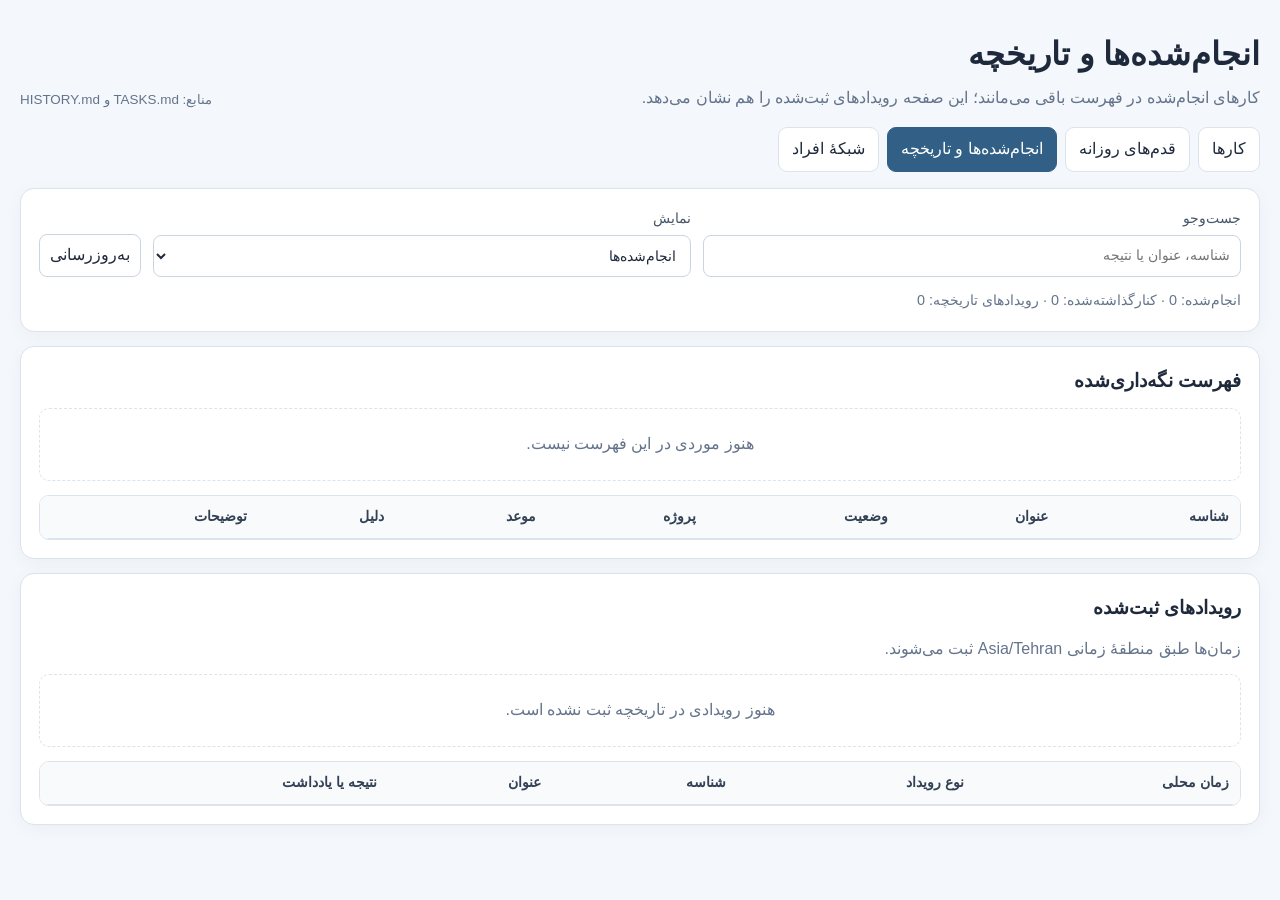
==== app/completed.html @ 31438c06 "feat: expand task companion workspace" ====
<!doctype html>
<html lang="fa" dir="rtl"><head><meta charset="utf-8"><meta name="viewport" content="width=device-width,initial-scale=1"><title>انجام‌شده‌ها و تاریخچه | همراه مدیریت کارها</title><link rel="stylesheet" href="shared.css"></head>
<body><main>
<header class="top"><div><h1>انجام‌شده‌ها و تاریخچه</h1><p class="subtitle">کارهای انجام‌شده در فهرست باقی می‌مانند؛ این صفحه رویدادهای ثبت‌شده را هم نشان می‌دهد.</p></div><p id="source" class="source">در حال خواندن Markdown…</p></header>
<section class="panel"><div class="filters"><label>جست‌وجو<input id="search" type="search" placeholder="شناسه، عنوان یا نتیجه"></label><label>نمایش<select id="mode"><option value="done">انجام‌شده‌ها</option><option value="cancelled">کنارگذاشته‌شده‌ها</option><option value="all">هر دو فهرست</option></select></label><button id="reload" type="button">به‌روزرسانی</button></div><div id="stats" class="stats" aria-live="polite"></div></section>
<div id="error" class="error" hidden></div><section class="panel"><h2>فهرست نگه‌داری‌شده</h2><div id="taskEmpty" class="empty" hidden>هنوز موردی در این فهرست نیست.</div><div class="table-wrap"><table><thead><tr><th>شناسه</th><th>عنوان</th><th>وضعیت</th><th>پروژه</th><th>موعد</th><th>دلیل</th><th>توضیحات</th></tr></thead><tbody id="taskRows"></tbody></table></div></section>
<section class="panel"><h2>رویدادهای ثبت‌شده</h2><p class="subtitle">زمان‌ها طبق منطقهٔ زمانی Asia/Tehran ثبت می‌شوند.</p><div id="logEmpty" class="empty" hidden>هنوز رویدادی در تاریخچه ثبت نشده است.</div><div class="table-wrap"><table><thead><tr><th>زمان محلی</th><th>نوع رویداد</th><th>شناسه</th><th>عنوان</th><th>نتیجه یا یادداشت</th></tr></thead><tbody id="logRows"></tbody></table></div></section>
</main><script src="shared.js"></script><script>
(()=>{const A=window.TaskApp,taskCols=["شناسه","عنوان","اولویت","موعد","وضعیت","پروژه","خلاصهٔ قدم بعدی","دلیل اولویت","توضیحات"],logCols=["زمان محلی","نوع رویداد","شناسه","عنوان","نتیجه یا یادداشت"],byId=id=>document.getElementById(id);let tasks=[],events=[];A.nav("completed");function render(){const q=A.normalize(byId("search").value),mode=byId("mode").value;const selected=tasks.filter(t=>{const status=t["وضعیت"],ok=mode==="done"?status==="انجام‌شده":mode==="cancelled"?status==="کنارگذاشته‌شده":["انجام‌شده","کنارگذاشته‌شده"].includes(status);return ok&&(!q||A.normalize(taskCols.map(k=>t[k]).join(" ")).includes(q));});const body=byId("taskRows");body.replaceChildren();for(const t of selected){const tr=document.createElement("tr");A.cell(tr,t["شناسه"]);A.cell(tr,t["عنوان"]);tr.insertCell().append(A.badge(t["وضعیت"],"status"));A.cell(tr,t["پروژه"]);A.cell(tr,t["موعد"]);A.cell(tr,t["دلیل اولویت"]);A.cell(tr,t["توضیحات"]);body.append(tr);}byId("taskEmpty").hidden=selected.length>0;const logBody=byId("logRows");logBody.replaceChildren();const matching=events.filter(e=>!q||A.normalize(logCols.map(k=>e[k]).join(" ")).includes(q));for(const e of matching){const tr=document.createElement("tr");for(const k of logCols)A.cell(tr,e[k]);logBody.append(tr);}byId("logEmpty").hidden=matching.length>0;byId("stats").textContent="انجام‌شده: "+tasks.filter(t=>t["وضعیت"]==="انجام‌شده").length+" · کنارگذاشته‌شده: "+tasks.filter(t=>t["وضعیت"]==="کنارگذاشته‌شده").length+" · رویدادهای تاریخچه: "+events.length;}async function load(){byId("error").hidden=true;try{[tasks,events]=await Promise.all([A.read("../TASKS.md").then(x=>A.parseTable(x,taskCols)),A.read("../HISTORY.md").then(x=>A.parseTable(x,logCols))]);byId("source").textContent="منابع: TASKS.md و HISTORY.md";render();}catch(e){A.showError(e);}}byId("mode").addEventListener("change",render);byId("search").addEventListener("input",render);byId("reload").addEventListener("click",load);load();})();
</script></body></html>
---- app/shared.css ----
:root{color-scheme:light;--ink:#1e293b;--muted:#64748b;--line:#dbe3ec;--paper:#fff;--wash:#f4f7fb;--brand:#315f86;--brand-wash:#e8f1fa;--danger:#a33838;--good:#276044;--warn:#80530d}*{box-sizing:border-box}body{margin:0;background:var(--wash);color:var(--ink);font-family:Tahoma,"Segoe UI",sans-serif;line-height:1.65}main{width:min(1240px,calc(100% - 32px));margin:28px auto}header.top{display:flex;align-items:flex-end;justify-content:space-between;gap:20px;margin-bottom:16px}h1{margin:0 0 4px;font-size:clamp(1.5rem,3vw,2rem)}h2{margin:0 0 12px;font-size:1.2rem}.subtitle,.source,.foot{margin:0;color:var(--muted)}.source,.foot{font-size:.84rem}.panel{background:var(--paper);border:1px solid var(--line);border-radius:14px;padding:18px;box-shadow:0 4px 18px #18314d0a;margin:14px 0}.nav{display:flex;gap:8px;flex-wrap:wrap;margin:0 0 16px}.nav a{display:inline-block;padding:8px 13px;border:1px solid var(--line);border-radius:9px;background:var(--paper);color:var(--ink);text-decoration:none}.nav a[aria-current=page]{background:var(--brand);border-color:var(--brand);color:white}.toolbar,.filters{display:flex;gap:12px;flex-wrap:wrap;align-items:end}.filters label{flex:1 1 160px}label{display:grid;gap:5px;color:#475569;font-size:.88rem}input,select,button{min-height:42px;border:1px solid #cbd5e1;border-radius:8px;background:white;color:var(--ink);font:inherit;padding:7px 10px}input:focus,select:focus,button:focus-visible,a:focus-visible{outline:3px solid #8bb9e8;outline-offset:1px}button{cursor:pointer}button:hover,.nav a:hover{background:var(--brand-wash)}.stats{display:flex;flex-wrap:wrap;gap:9px;margin-top:12px;color:var(--muted);font-size:.9rem}.pill{border-radius:999px;padding:3px 10px;background:var(--wash)}.table-wrap{overflow:auto;margin-top:14px;border:1px solid var(--line);border-radius:10px}table{width:100%;min-width:800px;border-collapse:collapse;background:white}th,td{padding:10px 11px;text-align:right;vertical-align:top;border-bottom:1px solid var(--line)}th{position:sticky;top:0;background:#f8fafc;color:#334155;font-size:.86rem;white-space:nowrap}td{font-size:.9rem}tbody tr:hover{background:#f8fbff}tr:last-child td{border-bottom:0}.badge{display:inline-block;white-space:nowrap;border-radius:999px;padding:1px 9px;font-size:.82rem;background:var(--wash)}.badge[data-kind=priority][data-value=فوری],.badge[data-kind=priority][data-value=بالا]{color:#8e2929;background:#fdecec}.badge[data-kind=priority][data-value=متوسط]{color:var(--warn);background:#fff4d7}.badge[data-kind=priority][data-value=پایین]{color:var(--good);background:#e8f6ee}.badge[data-kind=status][data-value=انجام‌شده]{color:var(--good);background:#e8f6ee}.badge[data-kind=status][data-value=نیاز به پاسخ]{color:var(--warn);background:#fff4d7}.badge[data-kind=status][data-value=منتظر]{color:#315f86;background:#e8f1fa}.error,.empty{padding:22px;text-align:center;color:var(--muted)}.error{color:var(--danger);background:#fff7f7;border:1px solid #f3cccc;border-radius:10px}.empty{background:var(--paper);border:1px dashed var(--line);border-radius:10px;margin-top:12px}.error code{direction:ltr;display:inline-block;color:var(--ink);background:#f1f5f9;padding:2px 6px;border-radius:5px}.foot{margin-top:14px}.group{margin:18px 0}.group h2{display:flex;gap:10px;align-items:center}.step-list{display:grid;gap:10px}.step-card{background:white;border:1px solid var(--line);border-radius:12px;padding:14px}.step-head{display:flex;justify-content:space-between;align-items:flex-start;gap:12px}.step-card h3{font-size:1rem;margin:4px 0 8px}.step-meta{color:var(--muted);font-size:.86rem}.step-task{color:var(--brand);font-size:.85rem}.step-card p{margin:5px 0}.network-wrap{overflow:auto;border:1px solid var(--line);border-radius:12px;background:#fbfdff}.network-svg{display:block;min-width:950px;width:100%;height:auto}.edge{stroke:#9aadc0;stroke-width:1.7;opacity:.75;marker-end:url(#arrow)}.edge-label{font-size:12px;fill:#475569;paint-order:stroke;stroke:#fbfdff;stroke-width:4px;stroke-linejoin:round}.node-person{fill:#e8f1fa;stroke:#315f86;stroke-width:2}.node-project{fill:#fff4d7;stroke:#a77715;stroke-width:2}.node-label{font-size:14px;fill:#1e293b;font-family:Tahoma,"Segoe UI",sans-serif}.node-kind{font-size:10px;fill:#64748b;font-family:Tahoma,"Segoe UI",sans-serif}.legend{display:flex;gap:14px;flex-wrap:wrap;color:var(--muted);font-size:.88rem}.legend span:before{content:"";display:inline-block;width:12px;height:12px;border-radius:50%;margin-left:6px;vertical-align:-1px;background:#e8f1fa;border:1px solid #315f86}.legend .project:before{border-radius:3px;background:#fff4d7;border-color:#a77715}.kicker{color:var(--muted);font-size:.82rem}.mono{direction:ltr;unicode-bidi:isolate;font-family:Consolas,monospace;font-size:.85em}@media(max-width:760px){main{width:calc(100% - 20px);margin:16px auto}header.top{align-items:flex-start;flex-direction:column}.panel{padding:13px}.toolbar>*{flex:1 1 100%}.step-head{flex-direction:column}}
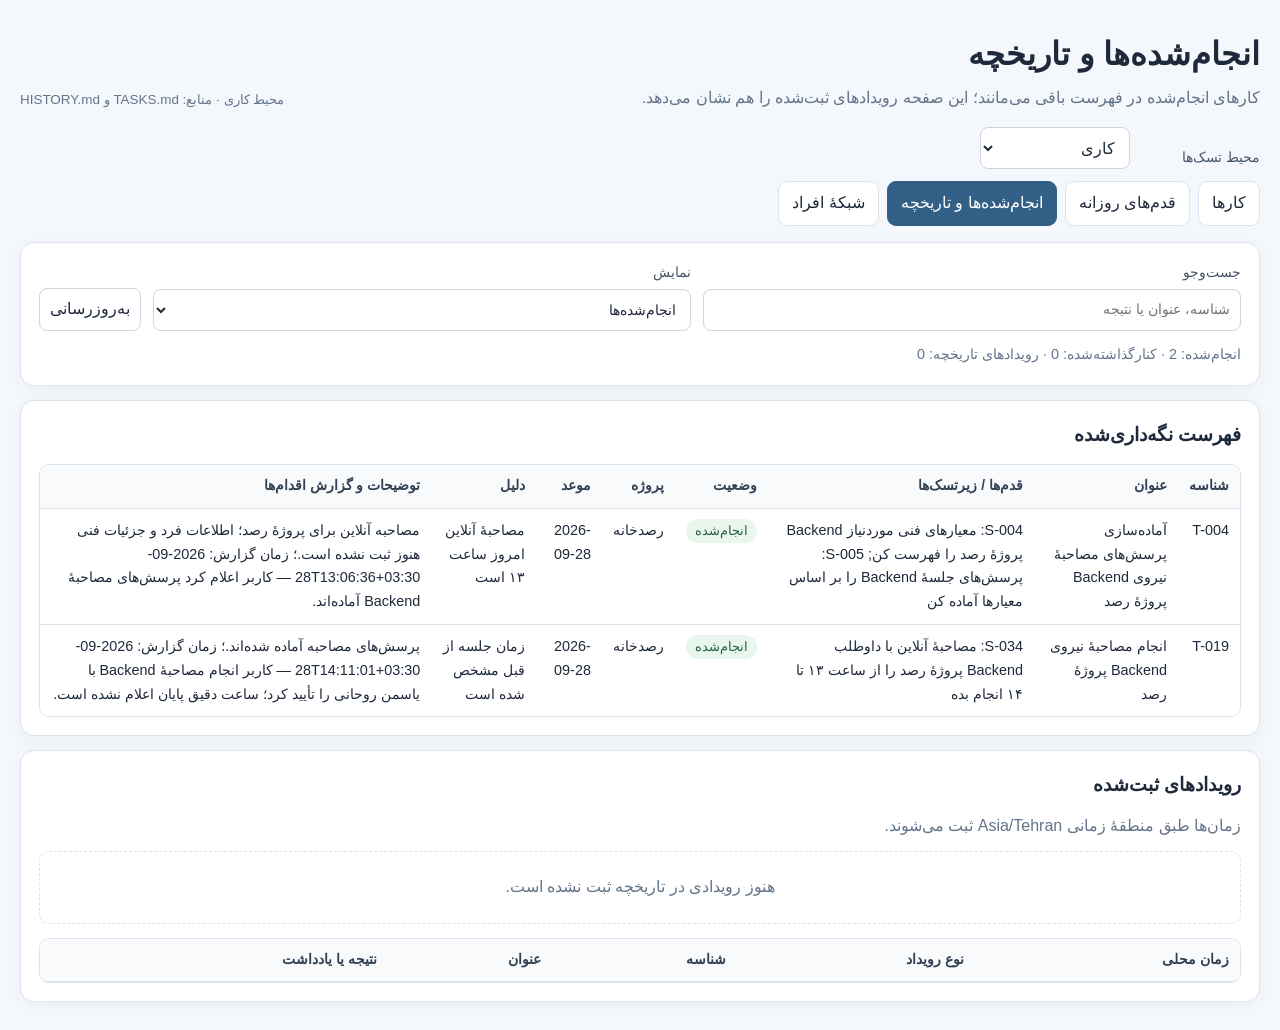
==== commit e04bc5fc: "Separate task data by environment" ====
--- a/app/completed.html
+++ b/app/completed.html
@@ -3,9 +3,9 @@
 <body><main>
 <header class="top"><div><h1>انجام‌شده‌ها و تاریخچه</h1><p class="subtitle">کارهای انجام‌شده در فهرست باقی می‌مانند؛ این صفحه رویدادهای ثبت‌شده را هم نشان می‌دهد.</p></div><p id="source" class="source">در حال خواندن Markdown…</p></header>
 <section class="panel"><div class="filters"><label>جست‌وجو<input id="search" type="search" placeholder="شناسه، عنوان یا نتیجه"></label><label>نمایش<select id="mode"><option value="done">انجام‌شده‌ها</option><option value="cancelled">کنارگذاشته‌شده‌ها</option><option value="all">هر دو فهرست</option></select></label><button id="reload" type="button">به‌روزرسانی</button></div><div id="stats" class="stats" aria-live="polite"></div></section>
-<div id="error" class="error" hidden></div><section class="panel"><h2>فهرست نگه‌داری‌شده</h2><div id="taskEmpty" class="empty" hidden>هنوز موردی در این فهرست نیست.</div><div class="table-wrap"><table><thead><tr><th>شناسه</th><th>عنوان</th><th>وضعیت</th><th>پروژه</th><th>موعد</th><th>دلیل</th><th>توضیحات</th></tr></thead><tbody id="taskRows"></tbody></table></div></section>
+<div id="error" class="error" hidden></div><section class="panel"><h2>فهرست نگه‌داری‌شده</h2><div id="taskEmpty" class="empty" hidden>هنوز موردی در این فهرست نیست.</div><div class="table-wrap"><table><thead><tr><th>شناسه</th><th>عنوان</th><th>قدم‌ها / زیرتسک‌ها</th><th>وضعیت</th><th>پروژه</th><th>موعد</th><th>دلیل</th><th>توضیحات و گزارش اقدام‌ها</th></tr></thead><tbody id="taskRows"></tbody></table></div></section>
 <section class="panel"><h2>رویدادهای ثبت‌شده</h2><p class="subtitle">زمان‌ها طبق منطقهٔ زمانی Asia/Tehran ثبت می‌شوند.</p><div id="logEmpty" class="empty" hidden>هنوز رویدادی در تاریخچه ثبت نشده است.</div><div class="table-wrap"><table><thead><tr><th>زمان محلی</th><th>نوع رویداد</th><th>شناسه</th><th>عنوان</th><th>نتیجه یا یادداشت</th></tr></thead><tbody id="logRows"></tbody></table></div></section>
 </main><script src="shared.js"></script><script>
-(()=>{const A=window.TaskApp,taskCols=["شناسه","عنوان","اولویت","موعد","وضعیت","پروژه","خلاصهٔ قدم بعدی","دلیل اولویت","توضیحات"],logCols=["زمان محلی","نوع رویداد","شناسه","عنوان","نتیجه یا یادداشت"],byId=id=>document.getElementById(id);let tasks=[],events=[];A.nav("completed");function render(){const q=A.normalize(byId("search").value),mode=byId("mode").value;const selected=tasks.filter(t=>{const status=t["وضعیت"],ok=mode==="done"?status==="انجام‌شده":mode==="cancelled"?status==="کنارگذاشته‌شده":["انجام‌شده","کنارگذاشته‌شده"].includes(status);return ok&&(!q||A.normalize(taskCols.map(k=>t[k]).join(" ")).includes(q));});const body=byId("taskRows");body.replaceChildren();for(const t of selected){const tr=document.createElement("tr");A.cell(tr,t["شناسه"]);A.cell(tr,t["عنوان"]);tr.insertCell().append(A.badge(t["وضعیت"],"status"));A.cell(tr,t["پروژه"]);A.cell(tr,t["موعد"]);A.cell(tr,t["دلیل اولویت"]);A.cell(tr,t["توضیحات"]);body.append(tr);}byId("taskEmpty").hidden=selected.length>0;const logBody=byId("logRows");logBody.replaceChildren();const matching=events.filter(e=>!q||A.normalize(logCols.map(k=>e[k]).join(" ")).includes(q));for(const e of matching){const tr=document.createElement("tr");for(const k of logCols)A.cell(tr,e[k]);logBody.append(tr);}byId("logEmpty").hidden=matching.length>0;byId("stats").textContent="انجام‌شده: "+tasks.filter(t=>t["وضعیت"]==="انجام‌شده").length+" · کنارگذاشته‌شده: "+tasks.filter(t=>t["وضعیت"]==="کنارگذاشته‌شده").length+" · رویدادهای تاریخچه: "+events.length;}async function load(){byId("error").hidden=true;try{[tasks,events]=await Promise.all([A.read("../TASKS.md").then(x=>A.parseTable(x,taskCols)),A.read("../HISTORY.md").then(x=>A.parseTable(x,logCols))]);byId("source").textContent="منابع: TASKS.md و HISTORY.md";render();}catch(e){A.showError(e);}}byId("mode").addEventListener("change",render);byId("search").addEventListener("input",render);byId("reload").addEventListener("click",load);load();})();
+(()=>{const A=window.TaskApp,taskCols=["شناسه","عنوان","قدم‌ها / زیرتسک‌ها","اولویت","موعد","وضعیت","پروژه","خلاصهٔ قدم بعدی","دلیل اولویت","توضیحات"],logCols=["زمان محلی","نوع رویداد","شناسه","عنوان","نتیجه یا یادداشت"],byId=id=>document.getElementById(id);let tasks=[],events=[];A.nav("completed");function render(){const q=A.normalize(byId("search").value),mode=byId("mode").value;const selected=tasks.filter(t=>{const status=t["وضعیت"],ok=mode==="done"?status==="انجام‌شده":mode==="cancelled"?status==="کنارگذاشته‌شده":["انجام‌شده","کنارگذاشته‌شده"].includes(status);return ok&&(!q||A.normalize(taskCols.map(k=>t[k]).join(" ")).includes(q));});const body=byId("taskRows");body.replaceChildren();for(const t of selected){const tr=document.createElement("tr");A.cell(tr,t["شناسه"]);A.cell(tr,t["عنوان"]);A.cell(tr,t["قدم‌ها / زیرتسک‌ها"]);tr.insertCell().append(A.badge(t["وضعیت"],"status"));A.cell(tr,t["پروژه"]);A.cell(tr,t["موعد"]);A.cell(tr,t["دلیل اولویت"]);A.cell(tr,t["توضیحات"]);body.append(tr);}byId("taskEmpty").hidden=selected.length>0;const logBody=byId("logRows");logBody.replaceChildren();const matching=events.filter(e=>!q||A.normalize(logCols.map(k=>e[k]).join(" ")).includes(q));for(const e of matching){const tr=document.createElement("tr");for(const k of logCols)A.cell(tr,e[k]);logBody.append(tr);}byId("logEmpty").hidden=matching.length>0;byId("stats").textContent="انجام‌شده: "+tasks.filter(t=>t["وضعیت"]==="انجام‌شده").length+" · کنارگذاشته‌شده: "+tasks.filter(t=>t["وضعیت"]==="کنارگذاشته‌شده").length+" · رویدادهای تاریخچه: "+events.length;}async function load(){byId("error").hidden=true;try{[tasks,events]=await Promise.all([A.readData("TASKS.md").then(x=>A.parseTable(x,taskCols)),A.readData("HISTORY.md").then(x=>A.parseTable(x,logCols))]);byId("source").textContent="محیط "+A.environments[A.environment()]+" · منابع: TASKS.md و HISTORY.md";render();}catch(e){A.showError(e);}}byId("mode").addEventListener("change",render);byId("search").addEventListener("input",render);byId("reload").addEventListener("click",load);load();})();
 </script></body></html>
 
--- a/app/shared.css
+++ b/app/shared.css
@@ -1 +1,3 @@
-:root{color-scheme:light;--ink:#1e293b;--muted:#64748b;--line:#dbe3ec;--paper:#fff;--wash:#f4f7fb;--brand:#315f86;--brand-wash:#e8f1fa;--danger:#a33838;--good:#276044;--warn:#80530d}*{box-sizing:border-box}body{margin:0;background:var(--wash);color:var(--ink);font-family:Tahoma,"Segoe UI",sans-serif;line-height:1.65}main{width:min(1240px,calc(100% - 32px));margin:28px auto}header.top{display:flex;align-items:flex-end;justify-content:space-between;gap:20px;margin-bottom:16px}h1{margin:0 0 4px;font-size:clamp(1.5rem,3vw,2rem)}h2{margin:0 0 12px;font-size:1.2rem}.subtitle,.source,.foot{margin:0;color:var(--muted)}.source,.foot{font-size:.84rem}.panel{background:var(--paper);border:1px solid var(--line);border-radius:14px;padding:18px;box-shadow:0 4px 18px #18314d0a;margin:14px 0}.nav{display:flex;gap:8px;flex-wrap:wrap;margin:0 0 16px}.nav a{display:inline-block;padding:8px 13px;border:1px solid var(--line);border-radius:9px;background:var(--paper);color:var(--ink);text-decoration:none}.nav a[aria-current=page]{background:var(--brand);border-color:var(--brand);color:white}.toolbar,.filters{display:flex;gap:12px;flex-wrap:wrap;align-items:end}.filters label{flex:1 1 160px}label{display:grid;gap:5px;color:#475569;font-size:.88rem}input,select,button{min-height:42px;border:1px solid #cbd5e1;border-radius:8px;background:white;color:var(--ink);font:inherit;padding:7px 10px}input:focus,select:focus,button:focus-visible,a:focus-visible{outline:3px solid #8bb9e8;outline-offset:1px}button{cursor:pointer}button:hover,.nav a:hover{background:var(--brand-wash)}.stats{display:flex;flex-wrap:wrap;gap:9px;margin-top:12px;color:var(--muted);font-size:.9rem}.pill{border-radius:999px;padding:3px 10px;background:var(--wash)}.table-wrap{overflow:auto;margin-top:14px;border:1px solid var(--line);border-radius:10px}table{width:100%;min-width:800px;border-collapse:collapse;background:white}th,td{padding:10px 11px;text-align:right;vertical-align:top;border-bottom:1px solid var(--line)}th{position:sticky;top:0;background:#f8fafc;color:#334155;font-size:.86rem;white-space:nowrap}td{font-size:.9rem}tbody tr:hover{background:#f8fbff}tr:last-child td{border-bottom:0}.badge{display:inline-block;white-space:nowrap;border-radius:999px;padding:1px 9px;font-size:.82rem;background:var(--wash)}.badge[data-kind=priority][data-value=فوری],.badge[data-kind=priority][data-value=بالا]{color:#8e2929;background:#fdecec}.badge[data-kind=priority][data-value=متوسط]{color:var(--warn);background:#fff4d7}.badge[data-kind=priority][data-value=پایین]{color:var(--good);background:#e8f6ee}.badge[data-kind=status][data-value=انجام‌شده]{color:var(--good);background:#e8f6ee}.badge[data-kind=status][data-value=نیاز به پاسخ]{color:var(--warn);background:#fff4d7}.badge[data-kind=status][data-value=منتظر]{color:#315f86;background:#e8f1fa}.error,.empty{padding:22px;text-align:center;color:var(--muted)}.error{color:var(--danger);background:#fff7f7;border:1px solid #f3cccc;border-radius:10px}.empty{background:var(--paper);border:1px dashed var(--line);border-radius:10px;margin-top:12px}.error code{direction:ltr;display:inline-block;color:var(--ink);background:#f1f5f9;padding:2px 6px;border-radius:5px}.foot{margin-top:14px}.group{margin:18px 0}.group h2{display:flex;gap:10px;align-items:center}.step-list{display:grid;gap:10px}.step-card{background:white;border:1px solid var(--line);border-radius:12px;padding:14px}.step-head{display:flex;justify-content:space-between;align-items:flex-start;gap:12px}.step-card h3{font-size:1rem;margin:4px 0 8px}.step-meta{color:var(--muted);font-size:.86rem}.step-task{color:var(--brand);font-size:.85rem}.step-card p{margin:5px 0}.network-wrap{overflow:auto;border:1px solid var(--line);border-radius:12px;background:#fbfdff}.network-svg{display:block;min-width:950px;width:100%;height:auto}.edge{stroke:#9aadc0;stroke-width:1.7;opacity:.75;marker-end:url(#arrow)}.edge-label{font-size:12px;fill:#475569;paint-order:stroke;stroke:#fbfdff;stroke-width:4px;stroke-linejoin:round}.node-person{fill:#e8f1fa;stroke:#315f86;stroke-width:2}.node-project{fill:#fff4d7;stroke:#a77715;stroke-width:2}.node-label{font-size:14px;fill:#1e293b;font-family:Tahoma,"Segoe UI",sans-serif}.node-kind{font-size:10px;fill:#64748b;font-family:Tahoma,"Segoe UI",sans-serif}.legend{display:flex;gap:14px;flex-wrap:wrap;color:var(--muted);font-size:.88rem}.legend span:before{content:"";display:inline-block;width:12px;height:12px;border-radius:50%;margin-left:6px;vertical-align:-1px;background:#e8f1fa;border:1px solid #315f86}.legend .project:before{border-radius:3px;background:#fff4d7;border-color:#a77715}.kicker{color:var(--muted);font-size:.82rem}.mono{direction:ltr;unicode-bidi:isolate;font-family:Consolas,monospace;font-size:.85em}@media(max-width:760px){main{width:calc(100% - 20px);margin:16px auto}header.top{align-items:flex-start;flex-direction:column}.panel{padding:13px}.toolbar>*{flex:1 1 100%}.step-head{flex-direction:column}}
+:root{color-scheme:light;--ink:#1e293b;--muted:#64748b;--line:#dbe3ec;--paper:#fff;--wash:#f4f7fb;--brand:#315f86;--brand-wash:#e8f1fa;--danger:#a33838;--good:#276044;--warn:#80530d}*{box-sizing:border-box}body{margin:0;background:var(--wash);color:var(--ink);font-family:Tahoma,"Segoe UI",sans-serif;line-height:1.65}main{width:min(1240px,calc(100% - 32px));margin:28px auto}header.top{display:flex;align-items:flex-end;justify-content:space-between;gap:20px;margin-bottom:16px}h1{margin:0 0 4px;font-size:clamp(1.5rem,3vw,2rem)}h2{margin:0 0 12px;font-size:1.2rem}.subtitle,.source,.foot{margin:0;color:var(--muted)}.source,.foot{font-size:.84rem}.panel{background:var(--paper);border:1px solid var(--line);border-radius:14px;padding:18px;box-shadow:0 4px 18px #18314d0a;margin:14px 0}.nav{display:flex;gap:8px;flex-wrap:wrap;margin:0 0 16px}.nav a{display:inline-block;padding:8px 13px;border:1px solid var(--line);border-radius:9px;background:var(--paper);color:var(--ink);text-decoration:none}.nav a[aria-current=page]{background:var(--brand);border-color:var(--brand);color:white}.toolbar,.filters{display:flex;gap:12px;flex-wrap:wrap;align-items:end}.filters label{flex:1 1 160px}label{display:grid;gap:5px;color:#475569;font-size:.88rem}input,select,button{min-height:42px;border:1px solid #cbd5e1;border-radius:8px;background:white;color:var(--ink);font:inherit;padding:7px 10px}input:focus,select:focus,button:focus-visible,a:focus-visible{outline:3px solid #8bb9e8;outline-offset:1px}button{cursor:pointer}button:hover,.nav a:hover{background:var(--brand-wash)}.stats{display:flex;flex-wrap:wrap;gap:9px;margin-top:12px;color:var(--muted);font-size:.9rem}.pill{border-radius:999px;padding:3px 10px;background:var(--wash)}.table-wrap{overflow:auto;margin-top:14px;border:1px solid var(--line);border-radius:10px}table{width:100%;min-width:800px;border-collapse:collapse;background:white}th,td{padding:10px 11px;text-align:right;vertical-align:top;border-bottom:1px solid var(--line)}th{position:sticky;top:0;background:#f8fafc;color:#334155;font-size:.86rem;white-space:nowrap}td{font-size:.9rem;white-space:pre-line}tbody tr:hover{background:#f8fbff}tr:last-child td{border-bottom:0}.badge{display:inline-block;white-space:nowrap;border-radius:999px;padding:1px 9px;font-size:.82rem;background:var(--wash)}.badge[data-kind=priority][data-value=فوری],.badge[data-kind=priority][data-value=بالا]{color:#8e2929;background:#fdecec}.badge[data-kind=priority][data-value=متوسط]{color:var(--warn);background:#fff4d7}.badge[data-kind=priority][data-value=پایین]{color:var(--good);background:#e8f6ee}.badge[data-kind=status][data-value=انجام‌شده]{color:var(--good);background:#e8f6ee}.badge[data-kind=status][data-value=نیاز به پاسخ]{color:var(--warn);background:#fff4d7}.badge[data-kind=status][data-value=منتظر]{color:#315f86;background:#e8f1fa}.error,.empty{padding:22px;text-align:center;color:var(--muted)}.error{color:var(--danger);background:#fff7f7;border:1px solid #f3cccc;border-radius:10px}.empty{background:var(--paper);border:1px dashed var(--line);border-radius:10px;margin-top:12px}.error code{direction:ltr;display:inline-block;color:var(--ink);background:#f1f5f9;padding:2px 6px;border-radius:5px}.foot{margin-top:14px}.group{margin:18px 0}.group h2{display:flex;gap:10px;align-items:center}.step-list{display:grid;gap:10px}.step-card{background:white;border:1px solid var(--line);border-radius:12px;padding:14px}.step-head{display:flex;justify-content:space-between;align-items:flex-start;gap:12px}.step-card h3{font-size:1rem;margin:4px 0 8px}.step-meta{color:var(--muted);font-size:.86rem;white-space:pre-line}.step-task{color:var(--brand);font-size:.85rem}.step-card p{margin:5px 0}.network-wrap{overflow:auto;border:1px solid var(--line);border-radius:12px;background:#fbfdff}.network-svg{display:block;min-width:950px;width:100%;height:auto}.edge{stroke:#9aadc0;stroke-width:1.7;opacity:.75;marker-end:url(#arrow)}.edge-label{font-size:12px;fill:#475569;paint-order:stroke;stroke:#fbfdff;stroke-width:4px;stroke-linejoin:round}.node-person{fill:#e8f1fa;stroke:#315f86;stroke-width:2}.node-project{fill:#fff4d7;stroke:#a77715;stroke-width:2}.node-label{font-size:14px;fill:#1e293b;font-family:Tahoma,"Segoe UI",sans-serif}.node-kind{font-size:10px;fill:#64748b;font-family:Tahoma,"Segoe UI",sans-serif}.legend{display:flex;gap:14px;flex-wrap:wrap;color:var(--muted);font-size:.88rem}.legend span:before{content:"";display:inline-block;width:12px;height:12px;border-radius:50%;margin-left:6px;vertical-align:-1px;background:#e8f1fa;border:1px solid #315f86}.legend .project:before{border-radius:3px;background:#fff4d7;border-color:#a77715}.kicker{color:var(--muted);font-size:.82rem}.mono{direction:ltr;unicode-bidi:isolate;font-family:Consolas,monospace;font-size:.85em}@media(max-width:760px){main{width:calc(100% - 20px);margin:16px auto}header.top{align-items:flex-start;flex-direction:column}.panel{padding:13px}.toolbar>*{flex:1 1 100%}.step-head{flex-direction:column}}
+
+.environment-bar{display:flex;align-items:end;gap:10px;margin:0 0 12px}.environment-bar label{min-width:120px}.environment-bar select{min-width:150px}
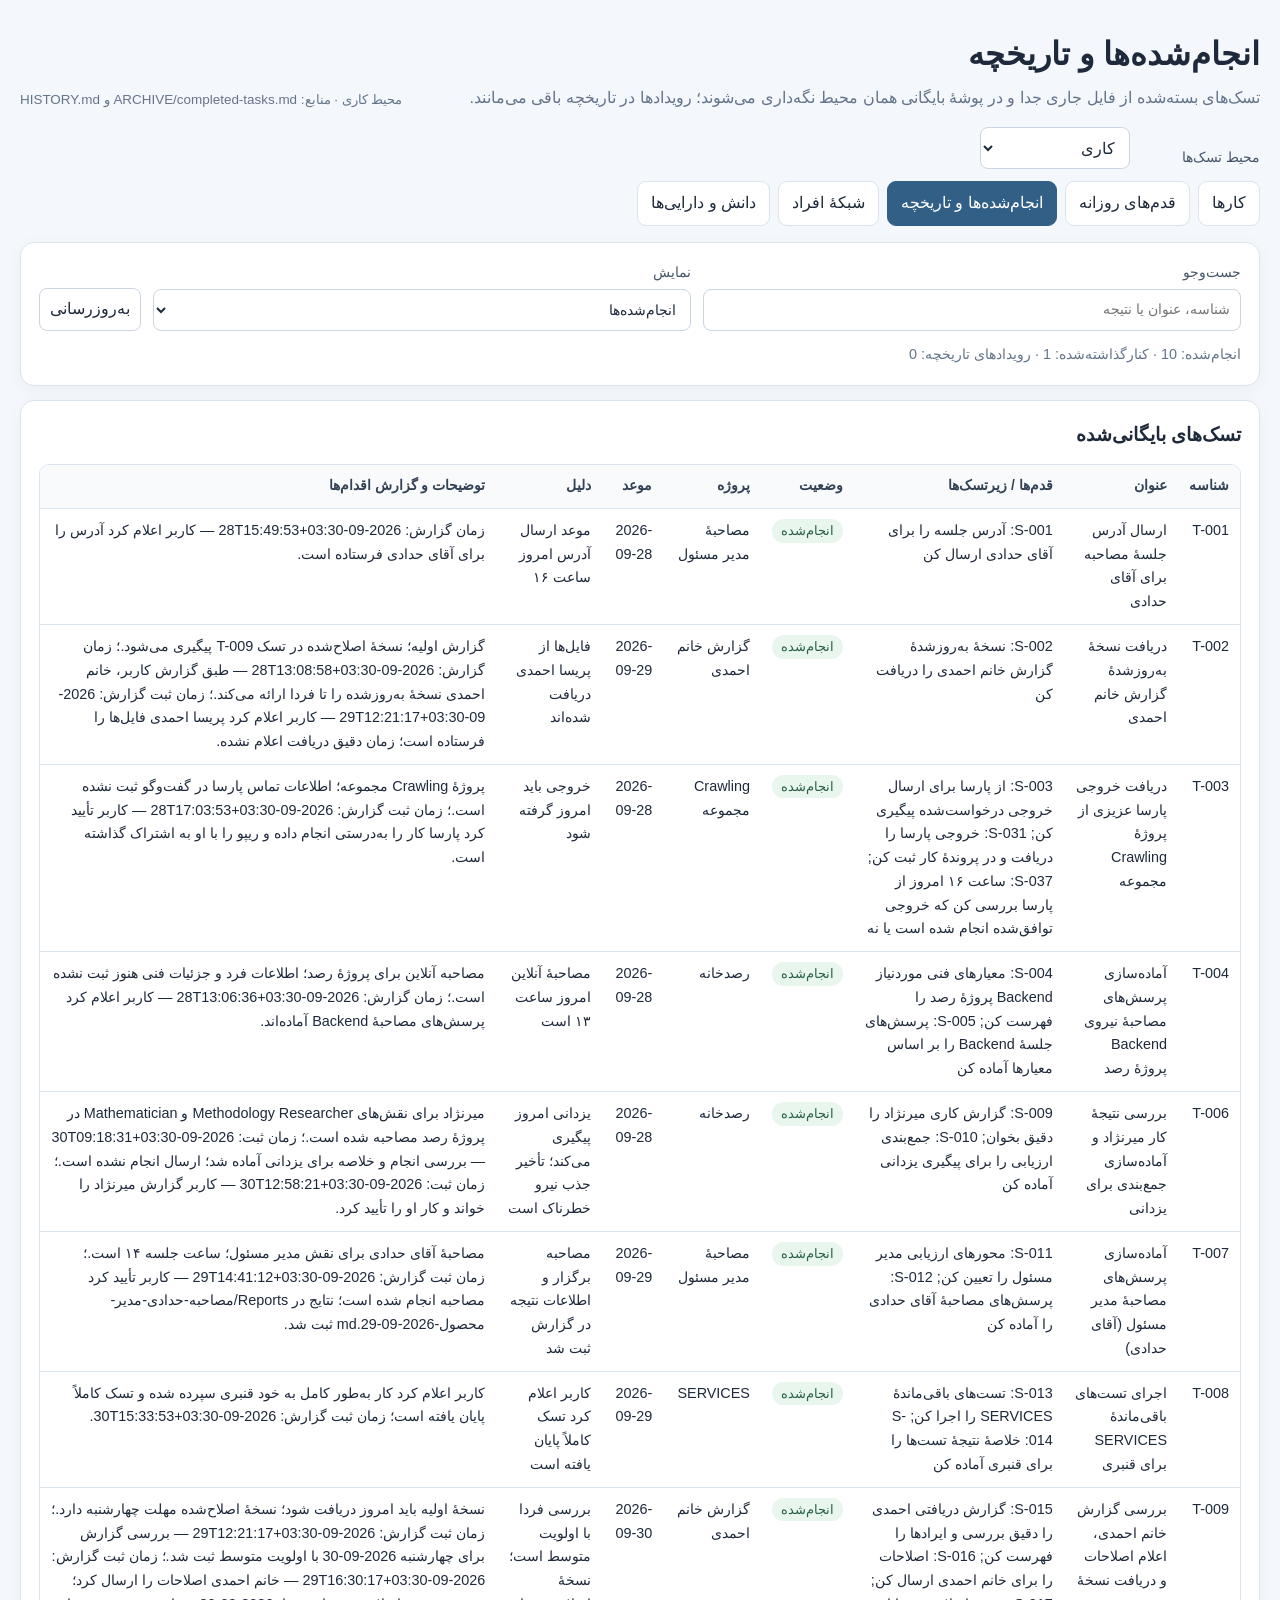
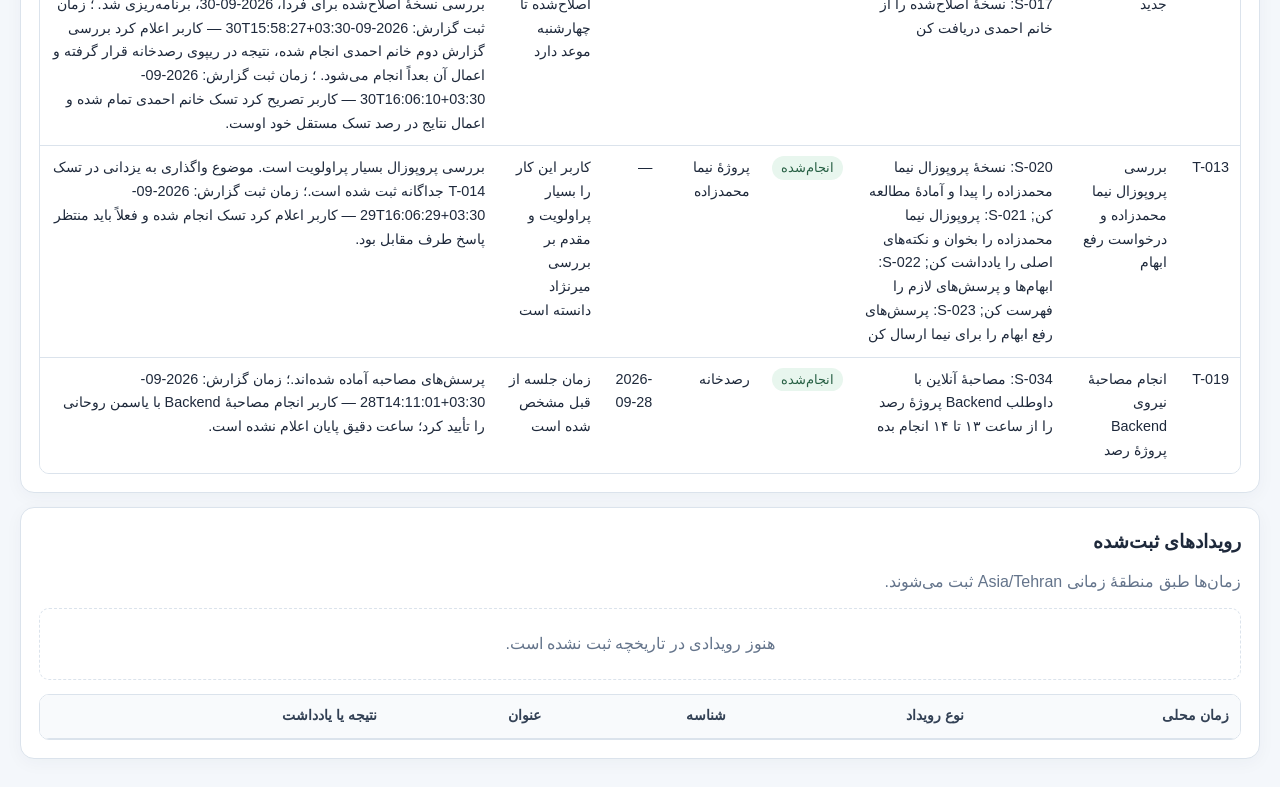
==== commit a1687d46: "Separate completed tasks and steps into archive files" ====
--- a/app/completed.html
+++ b/app/completed.html
@@ -1,11 +1,11 @@
 <!doctype html>
 <html lang="fa" dir="rtl"><head><meta charset="utf-8"><meta name="viewport" content="width=device-width,initial-scale=1"><title>انجام‌شده‌ها و تاریخچه | همراه مدیریت کارها</title><link rel="stylesheet" href="shared.css"></head>
 <body><main>
-<header class="top"><div><h1>انجام‌شده‌ها و تاریخچه</h1><p class="subtitle">کارهای انجام‌شده در فهرست باقی می‌مانند؛ این صفحه رویدادهای ثبت‌شده را هم نشان می‌دهد.</p></div><p id="source" class="source">در حال خواندن Markdown…</p></header>
+<header class="top"><div><h1>انجام‌شده‌ها و تاریخچه</h1><p class="subtitle">تسک‌های بسته‌شده از فایل جاری جدا و در پوشهٔ بایگانی همان محیط نگه‌داری می‌شوند؛ رویدادها در تاریخچه باقی می‌مانند.</p></div><p id="source" class="source">در حال خواندن Markdown…</p></header>
 <section class="panel"><div class="filters"><label>جست‌وجو<input id="search" type="search" placeholder="شناسه، عنوان یا نتیجه"></label><label>نمایش<select id="mode"><option value="done">انجام‌شده‌ها</option><option value="cancelled">کنارگذاشته‌شده‌ها</option><option value="all">هر دو فهرست</option></select></label><button id="reload" type="button">به‌روزرسانی</button></div><div id="stats" class="stats" aria-live="polite"></div></section>
-<div id="error" class="error" hidden></div><section class="panel"><h2>فهرست نگه‌داری‌شده</h2><div id="taskEmpty" class="empty" hidden>هنوز موردی در این فهرست نیست.</div><div class="table-wrap"><table><thead><tr><th>شناسه</th><th>عنوان</th><th>قدم‌ها / زیرتسک‌ها</th><th>وضعیت</th><th>پروژه</th><th>موعد</th><th>دلیل</th><th>توضیحات و گزارش اقدام‌ها</th></tr></thead><tbody id="taskRows"></tbody></table></div></section>
+<div id="error" class="error" hidden></div><section class="panel"><h2>تسک‌های بایگانی‌شده</h2><div id="taskEmpty" class="empty" hidden>هنوز موردی در این فهرست نیست.</div><div class="table-wrap"><table><thead><tr><th>شناسه</th><th>عنوان</th><th>قدم‌ها / زیرتسک‌ها</th><th>وضعیت</th><th>پروژه</th><th>موعد</th><th>دلیل</th><th>توضیحات و گزارش اقدام‌ها</th></tr></thead><tbody id="taskRows"></tbody></table></div></section>
 <section class="panel"><h2>رویدادهای ثبت‌شده</h2><p class="subtitle">زمان‌ها طبق منطقهٔ زمانی Asia/Tehran ثبت می‌شوند.</p><div id="logEmpty" class="empty" hidden>هنوز رویدادی در تاریخچه ثبت نشده است.</div><div class="table-wrap"><table><thead><tr><th>زمان محلی</th><th>نوع رویداد</th><th>شناسه</th><th>عنوان</th><th>نتیجه یا یادداشت</th></tr></thead><tbody id="logRows"></tbody></table></div></section>
 </main><script src="shared.js"></script><script>
-(()=>{const A=window.TaskApp,taskCols=["شناسه","عنوان","قدم‌ها / زیرتسک‌ها","اولویت","موعد","وضعیت","پروژه","خلاصهٔ قدم بعدی","دلیل اولویت","توضیحات"],logCols=["زمان محلی","نوع رویداد","شناسه","عنوان","نتیجه یا یادداشت"],byId=id=>document.getElementById(id);let tasks=[],events=[];A.nav("completed");function render(){const q=A.normalize(byId("search").value),mode=byId("mode").value;const selected=tasks.filter(t=>{const status=t["وضعیت"],ok=mode==="done"?status==="انجام‌شده":mode==="cancelled"?status==="کنارگذاشته‌شده":["انجام‌شده","کنارگذاشته‌شده"].includes(status);return ok&&(!q||A.normalize(taskCols.map(k=>t[k]).join(" ")).includes(q));});const body=byId("taskRows");body.replaceChildren();for(const t of selected){const tr=document.createElement("tr");A.cell(tr,t["شناسه"]);A.cell(tr,t["عنوان"]);A.cell(tr,t["قدم‌ها / زیرتسک‌ها"]);tr.insertCell().append(A.badge(t["وضعیت"],"status"));A.cell(tr,t["پروژه"]);A.cell(tr,t["موعد"]);A.cell(tr,t["دلیل اولویت"]);A.cell(tr,t["توضیحات"]);body.append(tr);}byId("taskEmpty").hidden=selected.length>0;const logBody=byId("logRows");logBody.replaceChildren();const matching=events.filter(e=>!q||A.normalize(logCols.map(k=>e[k]).join(" ")).includes(q));for(const e of matching){const tr=document.createElement("tr");for(const k of logCols)A.cell(tr,e[k]);logBody.append(tr);}byId("logEmpty").hidden=matching.length>0;byId("stats").textContent="انجام‌شده: "+tasks.filter(t=>t["وضعیت"]==="انجام‌شده").length+" · کنارگذاشته‌شده: "+tasks.filter(t=>t["وضعیت"]==="کنارگذاشته‌شده").length+" · رویدادهای تاریخچه: "+events.length;}async function load(){byId("error").hidden=true;try{[tasks,events]=await Promise.all([A.readData("TASKS.md").then(x=>A.parseTable(x,taskCols)),A.readData("HISTORY.md").then(x=>A.parseTable(x,logCols))]);byId("source").textContent="محیط "+A.environments[A.environment()]+" · منابع: TASKS.md و HISTORY.md";render();}catch(e){A.showError(e);}}byId("mode").addEventListener("change",render);byId("search").addEventListener("input",render);byId("reload").addEventListener("click",load);load();})();
+(()=>{const A=window.TaskApp,taskCols=["شناسه","عنوان","قدم‌ها / زیرتسک‌ها","اولویت","موعد","وضعیت","پروژه","خلاصهٔ قدم بعدی","دلیل اولویت","توضیحات"],logCols=["زمان محلی","نوع رویداد","شناسه","عنوان","نتیجه یا یادداشت"],byId=id=>document.getElementById(id);let tasks=[],events=[];A.nav("completed");function render(){const q=A.normalize(byId("search").value),mode=byId("mode").value;const selected=tasks.filter(t=>{const status=t["وضعیت"],ok=mode==="done"?status==="انجام‌شده":mode==="cancelled"?status==="کنارگذاشته‌شده":["انجام‌شده","کنارگذاشته‌شده"].includes(status);return ok&&(!q||A.normalize(taskCols.map(k=>t[k]).join(" ")).includes(q));});const body=byId("taskRows");body.replaceChildren();for(const t of selected){const tr=document.createElement("tr");A.cell(tr,t["شناسه"]);A.cell(tr,t["عنوان"]);A.cell(tr,t["قدم‌ها / زیرتسک‌ها"]);tr.insertCell().append(A.badge(t["وضعیت"],"status"));A.cell(tr,t["پروژه"]);A.cell(tr,t["موعد"]);A.cell(tr,t["دلیل اولویت"]);A.cell(tr,t["توضیحات"]);body.append(tr);}byId("taskEmpty").hidden=selected.length>0;const logBody=byId("logRows");logBody.replaceChildren();const matching=events.filter(e=>!q||A.normalize(logCols.map(k=>e[k]).join(" ")).includes(q));for(const e of matching){const tr=document.createElement("tr");for(const k of logCols)A.cell(tr,e[k]);logBody.append(tr);}byId("logEmpty").hidden=matching.length>0;byId("stats").textContent="انجام‌شده: "+tasks.filter(t=>t["وضعیت"]==="انجام‌شده").length+" · کنارگذاشته‌شده: "+tasks.filter(t=>t["وضعیت"]==="کنارگذاشته‌شده").length+" · رویدادهای تاریخچه: "+events.length;}async function load(){byId("error").hidden=true;try{[tasks,events]=await Promise.all([A.readData("ARCHIVE/completed-tasks.md").then(x=>A.parseTable(x,taskCols)),A.readData("HISTORY.md").then(x=>A.parseTable(x,logCols))]);byId("source").textContent="محیط "+A.environments[A.environment()]+" · منابع: ARCHIVE/completed-tasks.md و HISTORY.md";render();}catch(e){A.showError(e);}}byId("mode").addEventListener("change",render);byId("search").addEventListener("input",render);byId("reload").addEventListener("click",load);load();})();
 </script></body></html>
 
--- a/app/shared.css
+++ b/app/shared.css
@@ -1,3 +1,7 @@
 :root{color-scheme:light;--ink:#1e293b;--muted:#64748b;--line:#dbe3ec;--paper:#fff;--wash:#f4f7fb;--brand:#315f86;--brand-wash:#e8f1fa;--danger:#a33838;--good:#276044;--warn:#80530d}*{box-sizing:border-box}body{margin:0;background:var(--wash);color:var(--ink);font-family:Tahoma,"Segoe UI",sans-serif;line-height:1.65}main{width:min(1240px,calc(100% - 32px));margin:28px auto}header.top{display:flex;align-items:flex-end;justify-content:space-between;gap:20px;margin-bottom:16px}h1{margin:0 0 4px;font-size:clamp(1.5rem,3vw,2rem)}h2{margin:0 0 12px;font-size:1.2rem}.subtitle,.source,.foot{margin:0;color:var(--muted)}.source,.foot{font-size:.84rem}.panel{background:var(--paper);border:1px solid var(--line);border-radius:14px;padding:18px;box-shadow:0 4px 18px #18314d0a;margin:14px 0}.nav{display:flex;gap:8px;flex-wrap:wrap;margin:0 0 16px}.nav a{display:inline-block;padding:8px 13px;border:1px solid var(--line);border-radius:9px;background:var(--paper);color:var(--ink);text-decoration:none}.nav a[aria-current=page]{background:var(--brand);border-color:var(--brand);color:white}.toolbar,.filters{display:flex;gap:12px;flex-wrap:wrap;align-items:end}.filters label{flex:1 1 160px}label{display:grid;gap:5px;color:#475569;font-size:.88rem}input,select,button{min-height:42px;border:1px solid #cbd5e1;border-radius:8px;background:white;color:var(--ink);font:inherit;padding:7px 10px}input:focus,select:focus,button:focus-visible,a:focus-visible{outline:3px solid #8bb9e8;outline-offset:1px}button{cursor:pointer}button:hover,.nav a:hover{background:var(--brand-wash)}.stats{display:flex;flex-wrap:wrap;gap:9px;margin-top:12px;color:var(--muted);font-size:.9rem}.pill{border-radius:999px;padding:3px 10px;background:var(--wash)}.table-wrap{overflow:auto;margin-top:14px;border:1px solid var(--line);border-radius:10px}table{width:100%;min-width:800px;border-collapse:collapse;background:white}th,td{padding:10px 11px;text-align:right;vertical-align:top;border-bottom:1px solid var(--line)}th{position:sticky;top:0;background:#f8fafc;color:#334155;font-size:.86rem;white-space:nowrap}td{font-size:.9rem;white-space:pre-line}tbody tr:hover{background:#f8fbff}tr:last-child td{border-bottom:0}.badge{display:inline-block;white-space:nowrap;border-radius:999px;padding:1px 9px;font-size:.82rem;background:var(--wash)}.badge[data-kind=priority][data-value=فوری],.badge[data-kind=priority][data-value=بالا]{color:#8e2929;background:#fdecec}.badge[data-kind=priority][data-value=متوسط]{color:var(--warn);background:#fff4d7}.badge[data-kind=priority][data-value=پایین]{color:var(--good);background:#e8f6ee}.badge[data-kind=status][data-value=انجام‌شده]{color:var(--good);background:#e8f6ee}.badge[data-kind=status][data-value=نیاز به پاسخ]{color:var(--warn);background:#fff4d7}.badge[data-kind=status][data-value=منتظر]{color:#315f86;background:#e8f1fa}.error,.empty{padding:22px;text-align:center;color:var(--muted)}.error{color:var(--danger);background:#fff7f7;border:1px solid #f3cccc;border-radius:10px}.empty{background:var(--paper);border:1px dashed var(--line);border-radius:10px;margin-top:12px}.error code{direction:ltr;display:inline-block;color:var(--ink);background:#f1f5f9;padding:2px 6px;border-radius:5px}.foot{margin-top:14px}.group{margin:18px 0}.group h2{display:flex;gap:10px;align-items:center}.step-list{display:grid;gap:10px}.step-card{background:white;border:1px solid var(--line);border-radius:12px;padding:14px}.step-head{display:flex;justify-content:space-between;align-items:flex-start;gap:12px}.step-card h3{font-size:1rem;margin:4px 0 8px}.step-meta{color:var(--muted);font-size:.86rem;white-space:pre-line}.step-task{color:var(--brand);font-size:.85rem}.step-card p{margin:5px 0}.network-wrap{overflow:auto;border:1px solid var(--line);border-radius:12px;background:#fbfdff}.network-svg{display:block;min-width:950px;width:100%;height:auto}.edge{stroke:#9aadc0;stroke-width:1.7;opacity:.75;marker-end:url(#arrow)}.edge-label{font-size:12px;fill:#475569;paint-order:stroke;stroke:#fbfdff;stroke-width:4px;stroke-linejoin:round}.node-person{fill:#e8f1fa;stroke:#315f86;stroke-width:2}.node-project{fill:#fff4d7;stroke:#a77715;stroke-width:2}.node-label{font-size:14px;fill:#1e293b;font-family:Tahoma,"Segoe UI",sans-serif}.node-kind{font-size:10px;fill:#64748b;font-family:Tahoma,"Segoe UI",sans-serif}.legend{display:flex;gap:14px;flex-wrap:wrap;color:var(--muted);font-size:.88rem}.legend span:before{content:"";display:inline-block;width:12px;height:12px;border-radius:50%;margin-left:6px;vertical-align:-1px;background:#e8f1fa;border:1px solid #315f86}.legend .project:before{border-radius:3px;background:#fff4d7;border-color:#a77715}.kicker{color:var(--muted);font-size:.82rem}.mono{direction:ltr;unicode-bidi:isolate;font-family:Consolas,monospace;font-size:.85em}@media(max-width:760px){main{width:calc(100% - 20px);margin:16px auto}header.top{align-items:flex-start;flex-direction:column}.panel{padding:13px}.toolbar>*{flex:1 1 100%}.step-head{flex-direction:column}}
 
 .environment-bar{display:flex;align-items:end;gap:10px;margin:0 0 12px}.environment-bar label{min-width:120px}.environment-bar select{min-width:150px}
+
+.knowledge-path{display:inline-block;max-width:100%;overflow-wrap:anywhere;white-space:normal;text-align:left}
+
+.matrix-heading,.matrix-quadrant-head{display:flex;align-items:flex-start;justify-content:space-between;gap:12px}.matrix-heading{margin-bottom:14px}.matrix-heading h2{margin-bottom:3px}.matrix-heading .kicker{max-width:700px}.matrix-grid{display:grid;grid-template-columns:repeat(2,minmax(0,1fr));gap:12px}.matrix-quadrant,.matrix-waiting,.matrix-undecided{min-width:0;border:1px solid var(--line);border-radius:12px;padding:13px;background:#fff}.matrix-quadrant{border-top-width:4px}.matrix-quadrant[data-quadrant=do]{border-top-color:#be4141}.matrix-quadrant[data-quadrant=delegate]{border-top-color:#d59b32}.matrix-quadrant[data-quadrant=schedule]{border-top-color:#4e86b3}.matrix-quadrant[data-quadrant=review]{border-top-color:#91a1b2}.matrix-quadrant h3,.matrix-waiting h3,.matrix-undecided h3{font-size:1rem;margin:0 0 10px}.matrix-quadrant h3 small{display:block;font-size:.76rem;font-weight:400;color:var(--muted)}.matrix-list{list-style:none;padding:0;margin:0;display:grid;gap:8px;max-height:330px;overflow:auto}.matrix-list li{border:1px solid var(--line);border-radius:9px;padding:8px 10px;background:#fbfdff;overflow-wrap:anywhere}.matrix-list a{display:block;color:var(--ink);font-weight:600;text-decoration:none}.matrix-list a:hover{text-decoration:underline;color:var(--brand)}.matrix-task-meta,.matrix-task-next{display:block;color:var(--muted);font-size:.78rem;margin-top:3px}.matrix-task-next{color:#475569}.matrix-list .matrix-list-empty{border-style:dashed;color:var(--muted);background:transparent}.matrix-waiting,.matrix-undecided{margin-top:12px;background:#f8fafc}.matrix-waiting .matrix-list,.matrix-undecided .matrix-list{grid-template-columns:repeat(2,minmax(0,1fr));max-height:none}.table-wrap tr:target{background:#fff4d7}@media(max-width:760px){.matrix-grid,.matrix-waiting .matrix-list,.matrix-undecided .matrix-list{grid-template-columns:1fr}.matrix-heading{flex-direction:column}.matrix-list{max-height:none}}
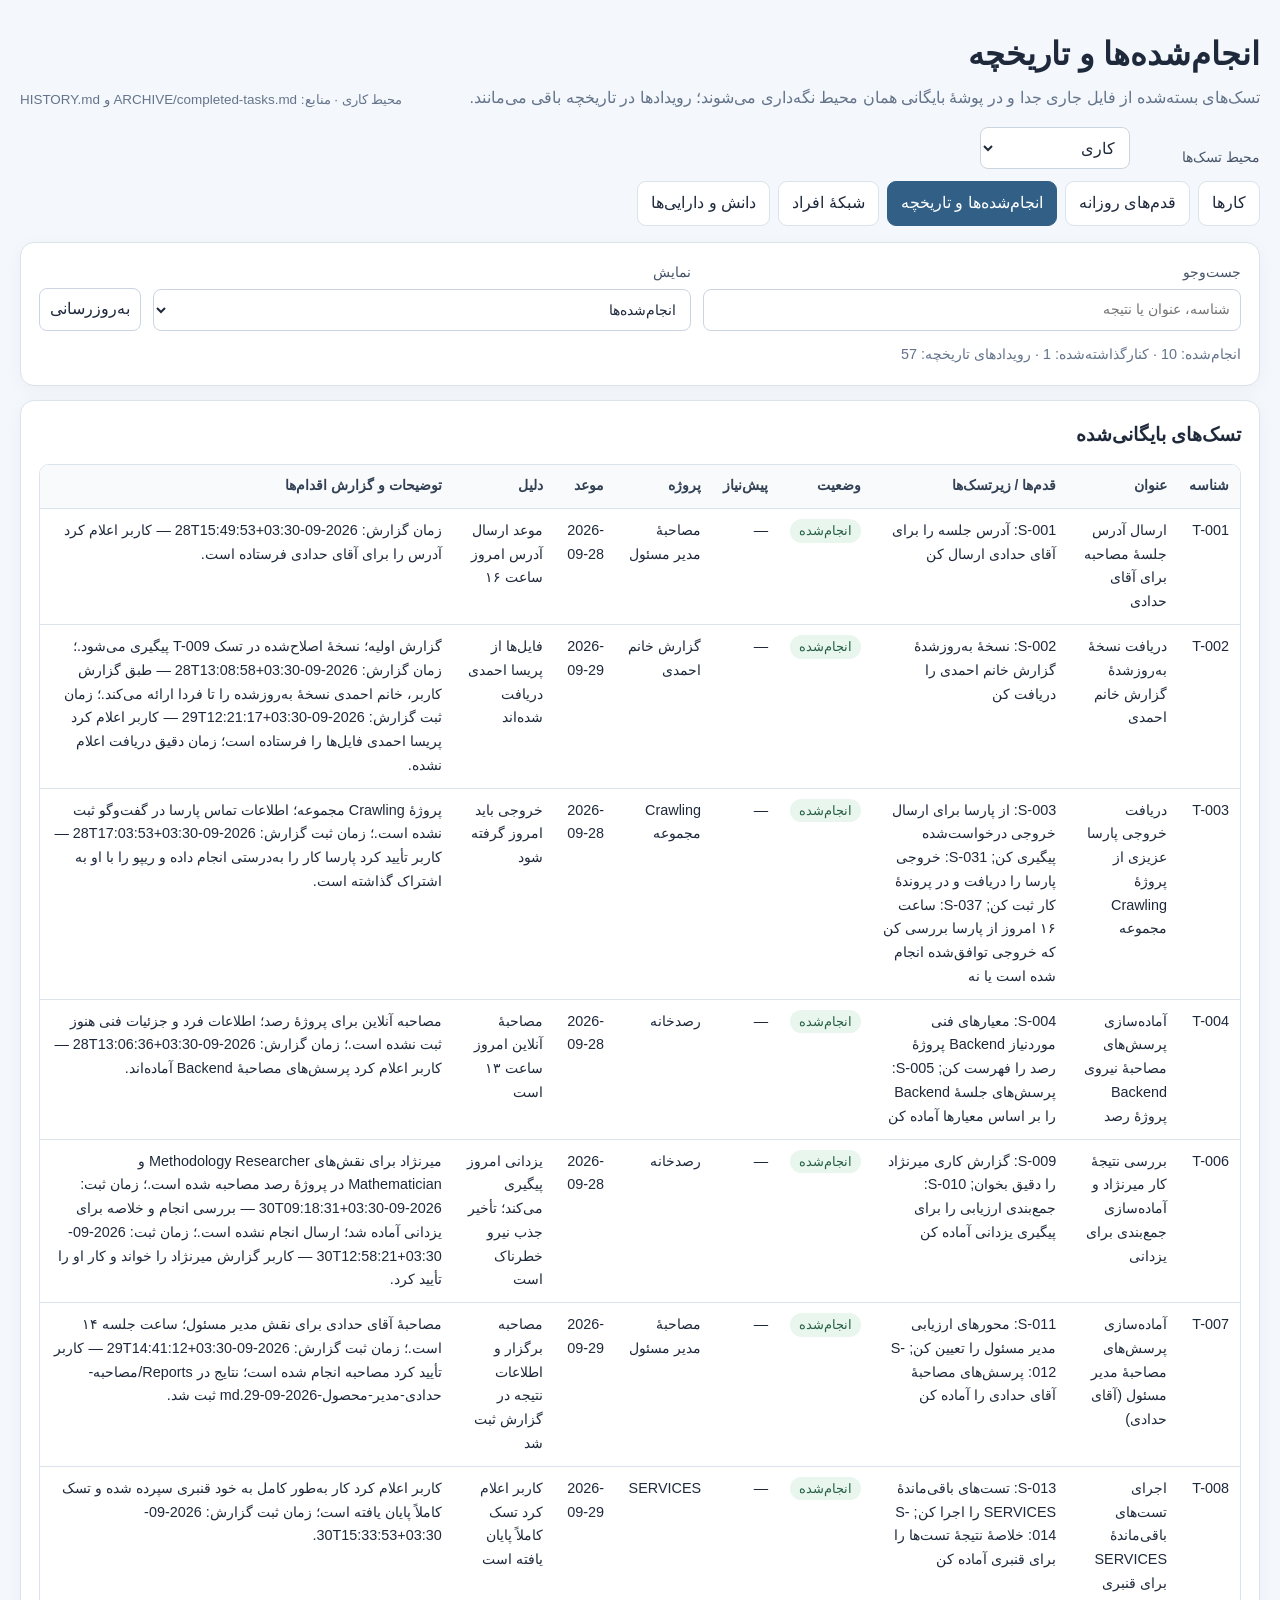
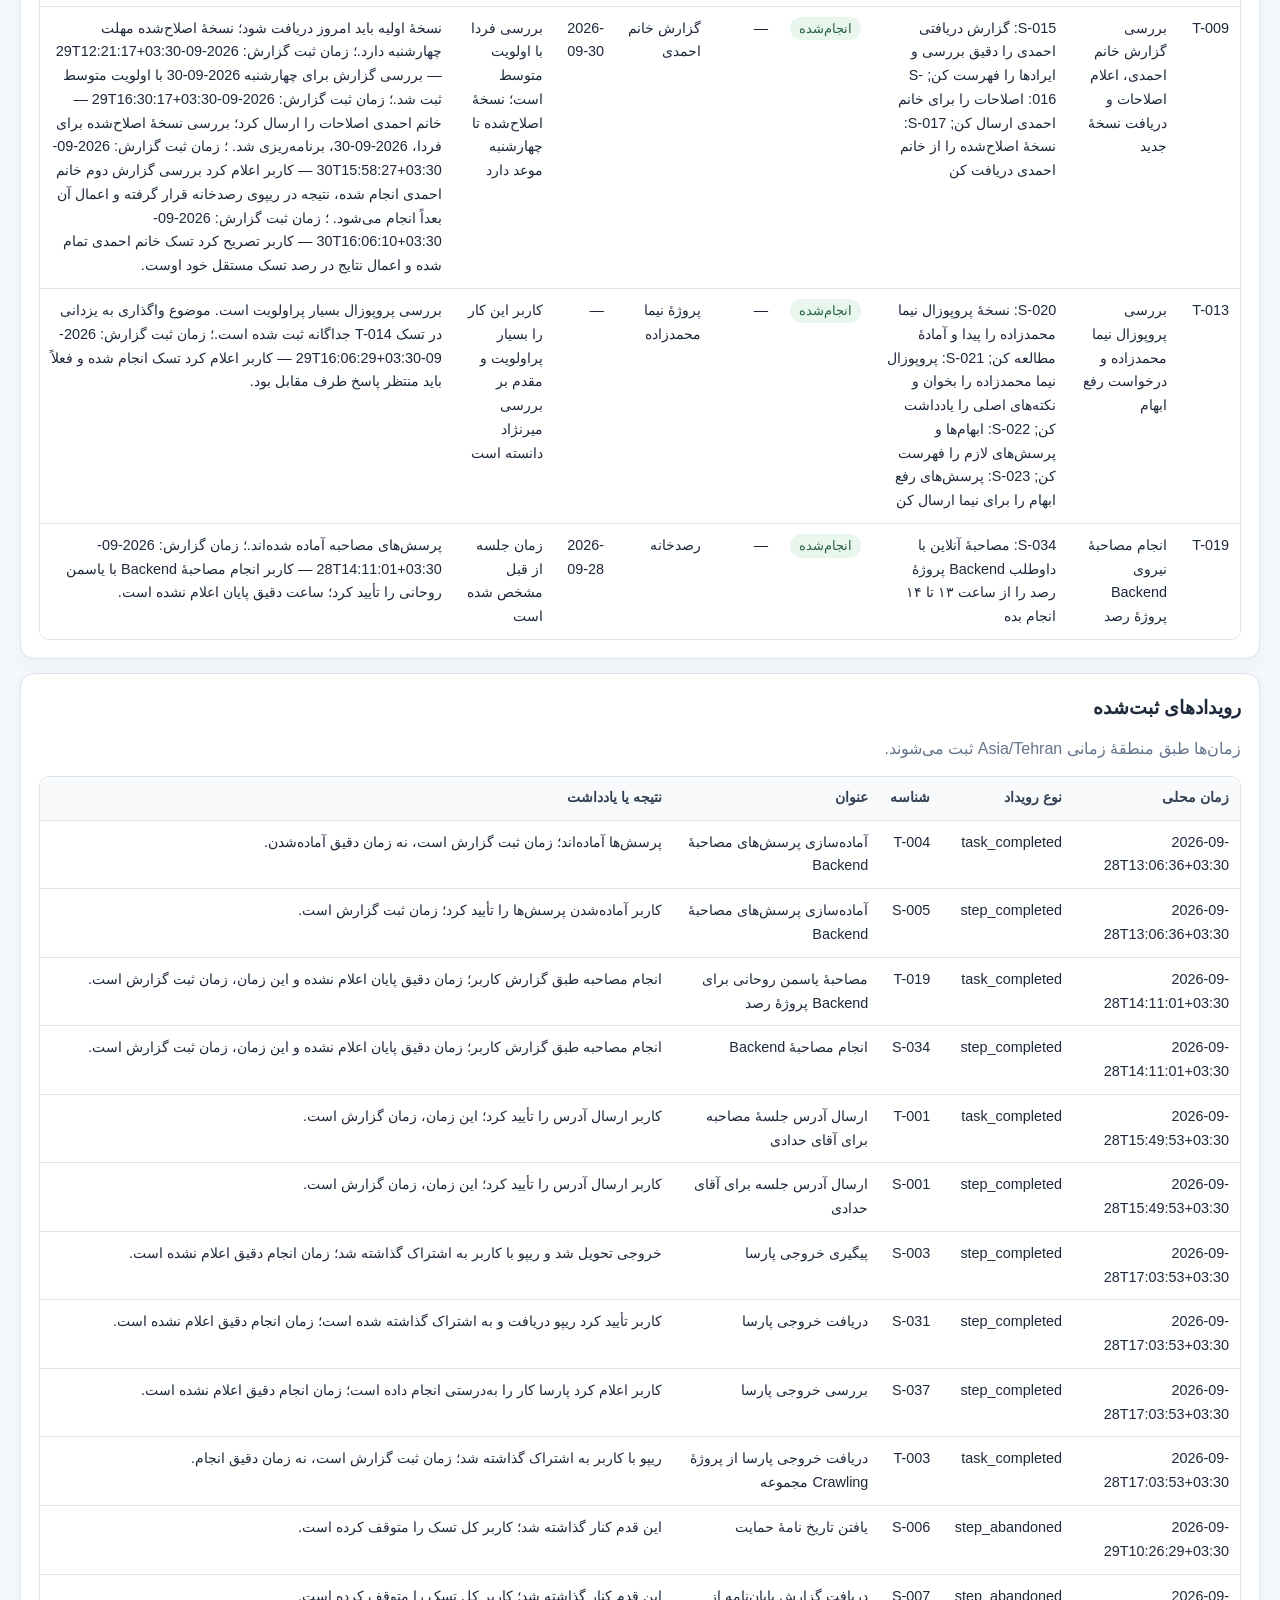
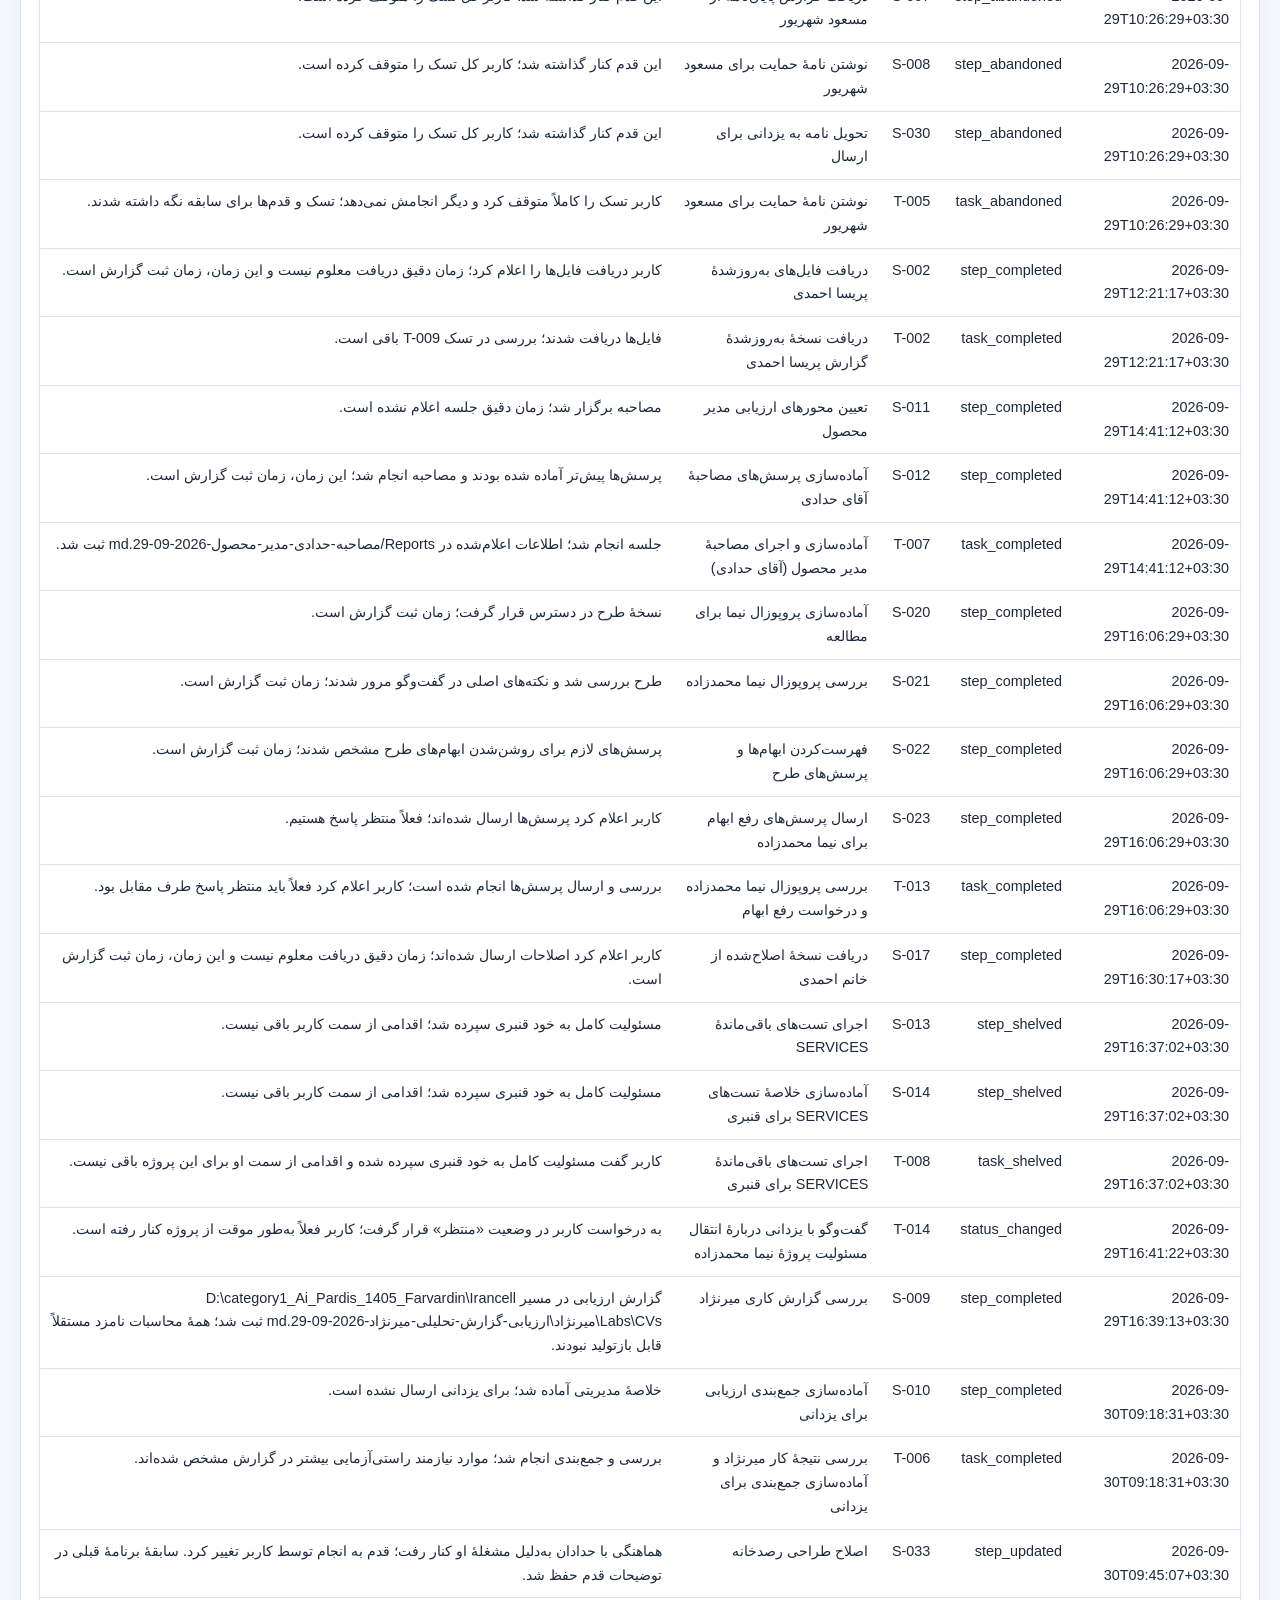
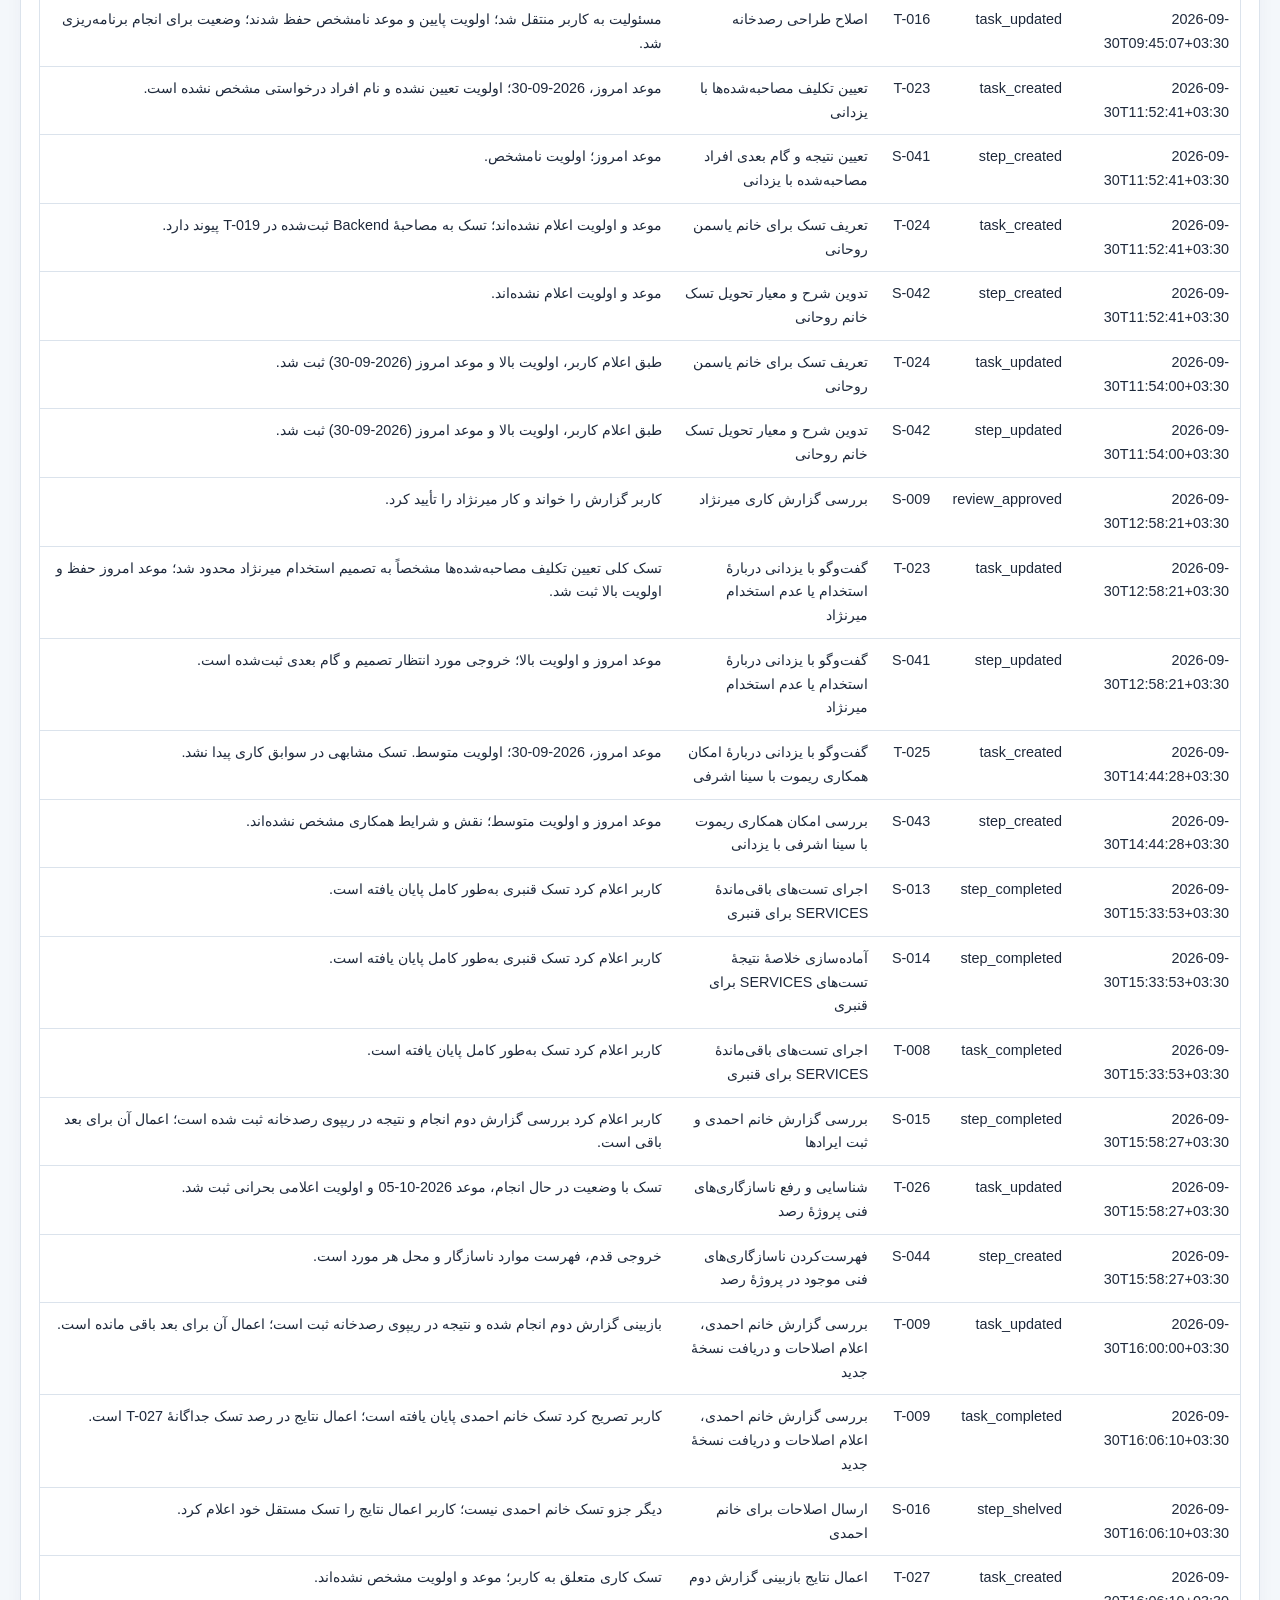
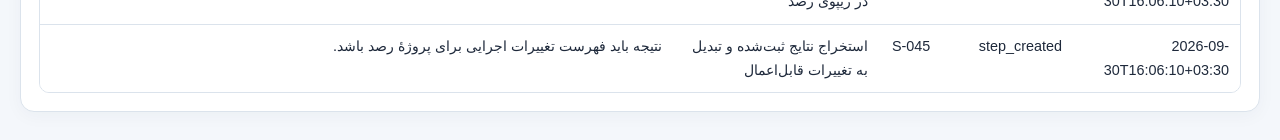
==== commit 7cb172cd: "Display prerequisites and computed readiness without directional arrows" ====
--- a/app/completed.html
+++ b/app/completed.html
@@ -3,9 +3,9 @@
 <body><main>
 <header class="top"><div><h1>انجام‌شده‌ها و تاریخچه</h1><p class="subtitle">تسک‌های بسته‌شده از فایل جاری جدا و در پوشهٔ بایگانی همان محیط نگه‌داری می‌شوند؛ رویدادها در تاریخچه باقی می‌مانند.</p></div><p id="source" class="source">در حال خواندن Markdown…</p></header>
 <section class="panel"><div class="filters"><label>جست‌وجو<input id="search" type="search" placeholder="شناسه، عنوان یا نتیجه"></label><label>نمایش<select id="mode"><option value="done">انجام‌شده‌ها</option><option value="cancelled">کنارگذاشته‌شده‌ها</option><option value="all">هر دو فهرست</option></select></label><button id="reload" type="button">به‌روزرسانی</button></div><div id="stats" class="stats" aria-live="polite"></div></section>
-<div id="error" class="error" hidden></div><section class="panel"><h2>تسک‌های بایگانی‌شده</h2><div id="taskEmpty" class="empty" hidden>هنوز موردی در این فهرست نیست.</div><div class="table-wrap"><table><thead><tr><th>شناسه</th><th>عنوان</th><th>قدم‌ها / زیرتسک‌ها</th><th>وضعیت</th><th>پروژه</th><th>موعد</th><th>دلیل</th><th>توضیحات و گزارش اقدام‌ها</th></tr></thead><tbody id="taskRows"></tbody></table></div></section>
+<div id="error" class="error" hidden></div><section class="panel"><h2>تسک‌های بایگانی‌شده</h2><div id="taskEmpty" class="empty" hidden>هنوز موردی در این فهرست نیست.</div><div class="table-wrap"><table><thead><tr><th>شناسه</th><th>عنوان</th><th>قدم‌ها / زیرتسک‌ها</th><th>وضعیت</th><th>پیش‌نیاز</th><th>پروژه</th><th>موعد</th><th>دلیل</th><th>توضیحات و گزارش اقدام‌ها</th></tr></thead><tbody id="taskRows"></tbody></table></div></section>
 <section class="panel"><h2>رویدادهای ثبت‌شده</h2><p class="subtitle">زمان‌ها طبق منطقهٔ زمانی Asia/Tehran ثبت می‌شوند.</p><div id="logEmpty" class="empty" hidden>هنوز رویدادی در تاریخچه ثبت نشده است.</div><div class="table-wrap"><table><thead><tr><th>زمان محلی</th><th>نوع رویداد</th><th>شناسه</th><th>عنوان</th><th>نتیجه یا یادداشت</th></tr></thead><tbody id="logRows"></tbody></table></div></section>
 </main><script src="shared.js"></script><script>
-(()=>{const A=window.TaskApp,taskCols=["شناسه","عنوان","قدم‌ها / زیرتسک‌ها","اولویت","موعد","وضعیت","پروژه","خلاصهٔ قدم بعدی","دلیل اولویت","توضیحات"],logCols=["زمان محلی","نوع رویداد","شناسه","عنوان","نتیجه یا یادداشت"],byId=id=>document.getElementById(id);let tasks=[],events=[];A.nav("completed");function render(){const q=A.normalize(byId("search").value),mode=byId("mode").value;const selected=tasks.filter(t=>{const status=t["وضعیت"],ok=mode==="done"?status==="انجام‌شده":mode==="cancelled"?status==="کنارگذاشته‌شده":["انجام‌شده","کنارگذاشته‌شده"].includes(status);return ok&&(!q||A.normalize(taskCols.map(k=>t[k]).join(" ")).includes(q));});const body=byId("taskRows");body.replaceChildren();for(const t of selected){const tr=document.createElement("tr");A.cell(tr,t["شناسه"]);A.cell(tr,t["عنوان"]);A.cell(tr,t["قدم‌ها / زیرتسک‌ها"]);tr.insertCell().append(A.badge(t["وضعیت"],"status"));A.cell(tr,t["پروژه"]);A.cell(tr,t["موعد"]);A.cell(tr,t["دلیل اولویت"]);A.cell(tr,t["توضیحات"]);body.append(tr);}byId("taskEmpty").hidden=selected.length>0;const logBody=byId("logRows");logBody.replaceChildren();const matching=events.filter(e=>!q||A.normalize(logCols.map(k=>e[k]).join(" ")).includes(q));for(const e of matching){const tr=document.createElement("tr");for(const k of logCols)A.cell(tr,e[k]);logBody.append(tr);}byId("logEmpty").hidden=matching.length>0;byId("stats").textContent="انجام‌شده: "+tasks.filter(t=>t["وضعیت"]==="انجام‌شده").length+" · کنارگذاشته‌شده: "+tasks.filter(t=>t["وضعیت"]==="کنارگذاشته‌شده").length+" · رویدادهای تاریخچه: "+events.length;}async function load(){byId("error").hidden=true;try{[tasks,events]=await Promise.all([A.readData("ARCHIVE/completed-tasks.md").then(x=>A.parseTable(x,taskCols)),A.readData("HISTORY.md").then(x=>A.parseTable(x,logCols))]);byId("source").textContent="محیط "+A.environments[A.environment()]+" · منابع: ARCHIVE/completed-tasks.md و HISTORY.md";render();}catch(e){A.showError(e);}}byId("mode").addEventListener("change",render);byId("search").addEventListener("input",render);byId("reload").addEventListener("click",load);load();})();
+(()=>{const A=window.TaskApp,taskCols=["شناسه","عنوان","قدم‌ها / زیرتسک‌ها","اولویت","موعد","وضعیت","پروژه","خلاصهٔ قدم بعدی","دلیل اولویت","توضیحات"],logCols=["زمان محلی","نوع رویداد","شناسه","عنوان","نتیجه یا یادداشت"],byId=id=>document.getElementById(id);let tasks=[],events=[];A.nav("completed");function render(){const q=A.normalize(byId("search").value),mode=byId("mode").value;const selected=tasks.filter(t=>{const status=t["وضعیت"],ok=mode==="done"?status==="انجام‌شده":mode==="cancelled"?status==="کنارگذاشته‌شده":["انجام‌شده","کنارگذاشته‌شده"].includes(status);return ok&&(!q||A.normalize(taskCols.map(k=>t[k]).join(" ")).includes(q));});const body=byId("taskRows");body.replaceChildren();for(const t of selected){const tr=document.createElement("tr");A.cell(tr,t["شناسه"]);A.cell(tr,t["عنوان"]);A.cell(tr,t["قدم‌ها / زیرتسک‌ها"]);tr.insertCell().append(A.badge(t["وضعیت"],"status"));A.cell(tr,t["وابسته به"]);A.cell(tr,t["پروژه"]);A.cell(tr,t["موعد"]);A.cell(tr,t["دلیل اولویت"]);A.cell(tr,t["توضیحات"]);body.append(tr);}byId("taskEmpty").hidden=selected.length>0;const logBody=byId("logRows");logBody.replaceChildren();const matching=events.filter(e=>!q||A.normalize(logCols.map(k=>e[k]).join(" ")).includes(q));for(const e of matching){const tr=document.createElement("tr");for(const k of logCols)A.cell(tr,e[k]);logBody.append(tr);}byId("logEmpty").hidden=matching.length>0;byId("stats").textContent="انجام‌شده: "+tasks.filter(t=>t["وضعیت"]==="انجام‌شده").length+" · کنارگذاشته‌شده: "+tasks.filter(t=>t["وضعیت"]==="کنارگذاشته‌شده").length+" · رویدادهای تاریخچه: "+events.length;}async function load(){byId("error").hidden=true;try{[tasks,events]=await Promise.all([A.readData("ARCHIVE/completed-tasks.md").then(x=>A.parseTable(x,taskCols)),A.readData("HISTORY.md").then(x=>A.parseTable(x,logCols))]);byId("source").textContent="محیط "+A.environments[A.environment()]+" · منابع: ARCHIVE/completed-tasks.md و HISTORY.md";render();}catch(e){A.showError(e);}}byId("mode").addEventListener("change",render);byId("search").addEventListener("input",render);byId("reload").addEventListener("click",load);load();})();
 </script></body></html>
 
--- a/app/shared.css
+++ b/app/shared.css
@@ -5,3 +5,5 @@
 .knowledge-path{display:inline-block;max-width:100%;overflow-wrap:anywhere;white-space:normal;text-align:left}
 
 .matrix-heading,.matrix-quadrant-head{display:flex;align-items:flex-start;justify-content:space-between;gap:12px}.matrix-heading{margin-bottom:14px}.matrix-heading h2{margin-bottom:3px}.matrix-heading .kicker{max-width:700px}.matrix-grid{display:grid;grid-template-columns:repeat(2,minmax(0,1fr));gap:12px}.matrix-quadrant,.matrix-waiting,.matrix-undecided{min-width:0;border:1px solid var(--line);border-radius:12px;padding:13px;background:#fff}.matrix-quadrant{border-top-width:4px}.matrix-quadrant[data-quadrant=do]{border-top-color:#be4141}.matrix-quadrant[data-quadrant=delegate]{border-top-color:#d59b32}.matrix-quadrant[data-quadrant=schedule]{border-top-color:#4e86b3}.matrix-quadrant[data-quadrant=review]{border-top-color:#91a1b2}.matrix-quadrant h3,.matrix-waiting h3,.matrix-undecided h3{font-size:1rem;margin:0 0 10px}.matrix-quadrant h3 small{display:block;font-size:.76rem;font-weight:400;color:var(--muted)}.matrix-list{list-style:none;padding:0;margin:0;display:grid;gap:8px;max-height:330px;overflow:auto}.matrix-list li{border:1px solid var(--line);border-radius:9px;padding:8px 10px;background:#fbfdff;overflow-wrap:anywhere}.matrix-list a{display:block;color:var(--ink);font-weight:600;text-decoration:none}.matrix-list a:hover{text-decoration:underline;color:var(--brand)}.matrix-task-meta,.matrix-task-next{display:block;color:var(--muted);font-size:.78rem;margin-top:3px}.matrix-task-next{color:#475569}.matrix-list .matrix-list-empty{border-style:dashed;color:var(--muted);background:transparent}.matrix-waiting,.matrix-undecided{margin-top:12px;background:#f8fafc}.matrix-waiting .matrix-list,.matrix-undecided .matrix-list{grid-template-columns:repeat(2,minmax(0,1fr));max-height:none}.table-wrap tr:target{background:#fff4d7}@media(max-width:760px){.matrix-grid,.matrix-waiting .matrix-list,.matrix-undecided .matrix-list{grid-template-columns:1fr}.matrix-heading{flex-direction:column}.matrix-list{max-height:none}}
+
+.dependencies{font-size:.85rem;line-height:1.8;margin:.4rem 0;overflow-wrap:anywhere}.dependencies bdi{font-family:Consolas,monospace}.badge[data-state="blocked"]{background:#fff0d2;color:#794400}.badge[data-state="ready"]{background:#dcf4e5;color:#175c35}
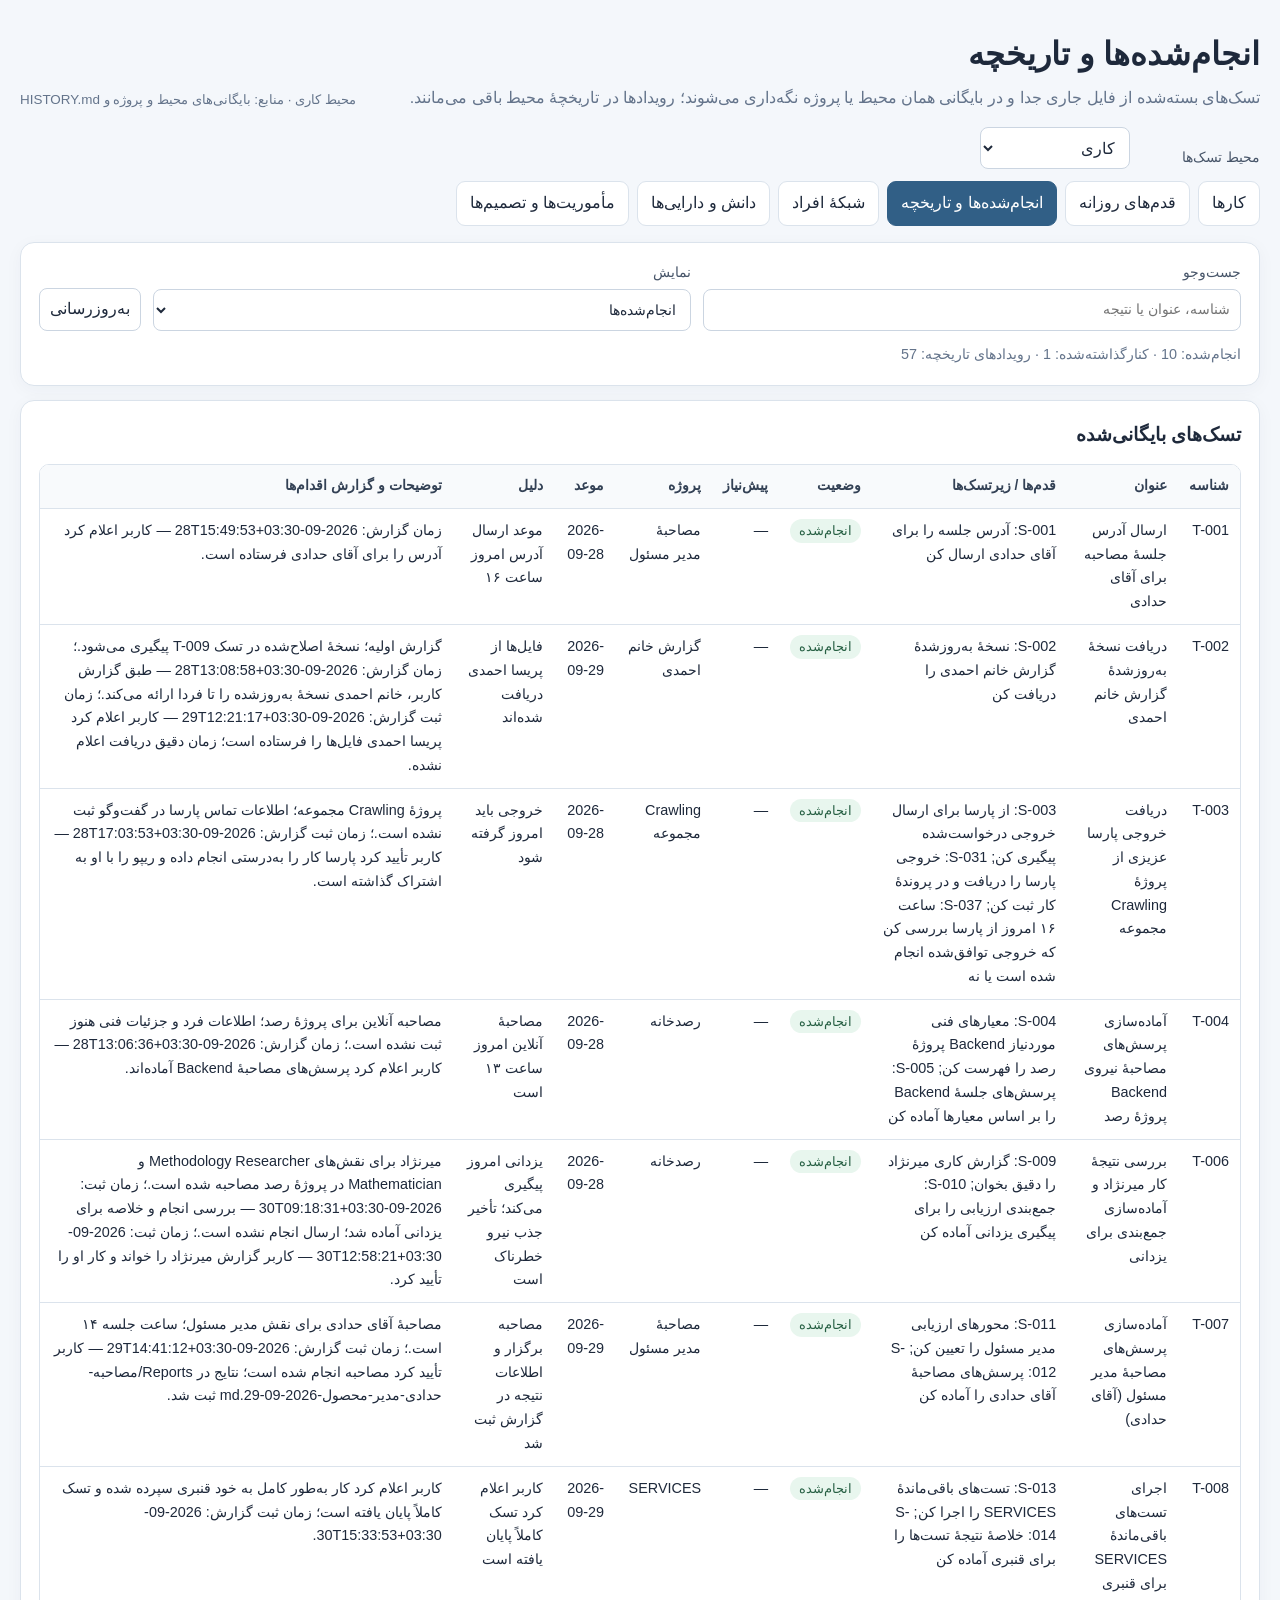
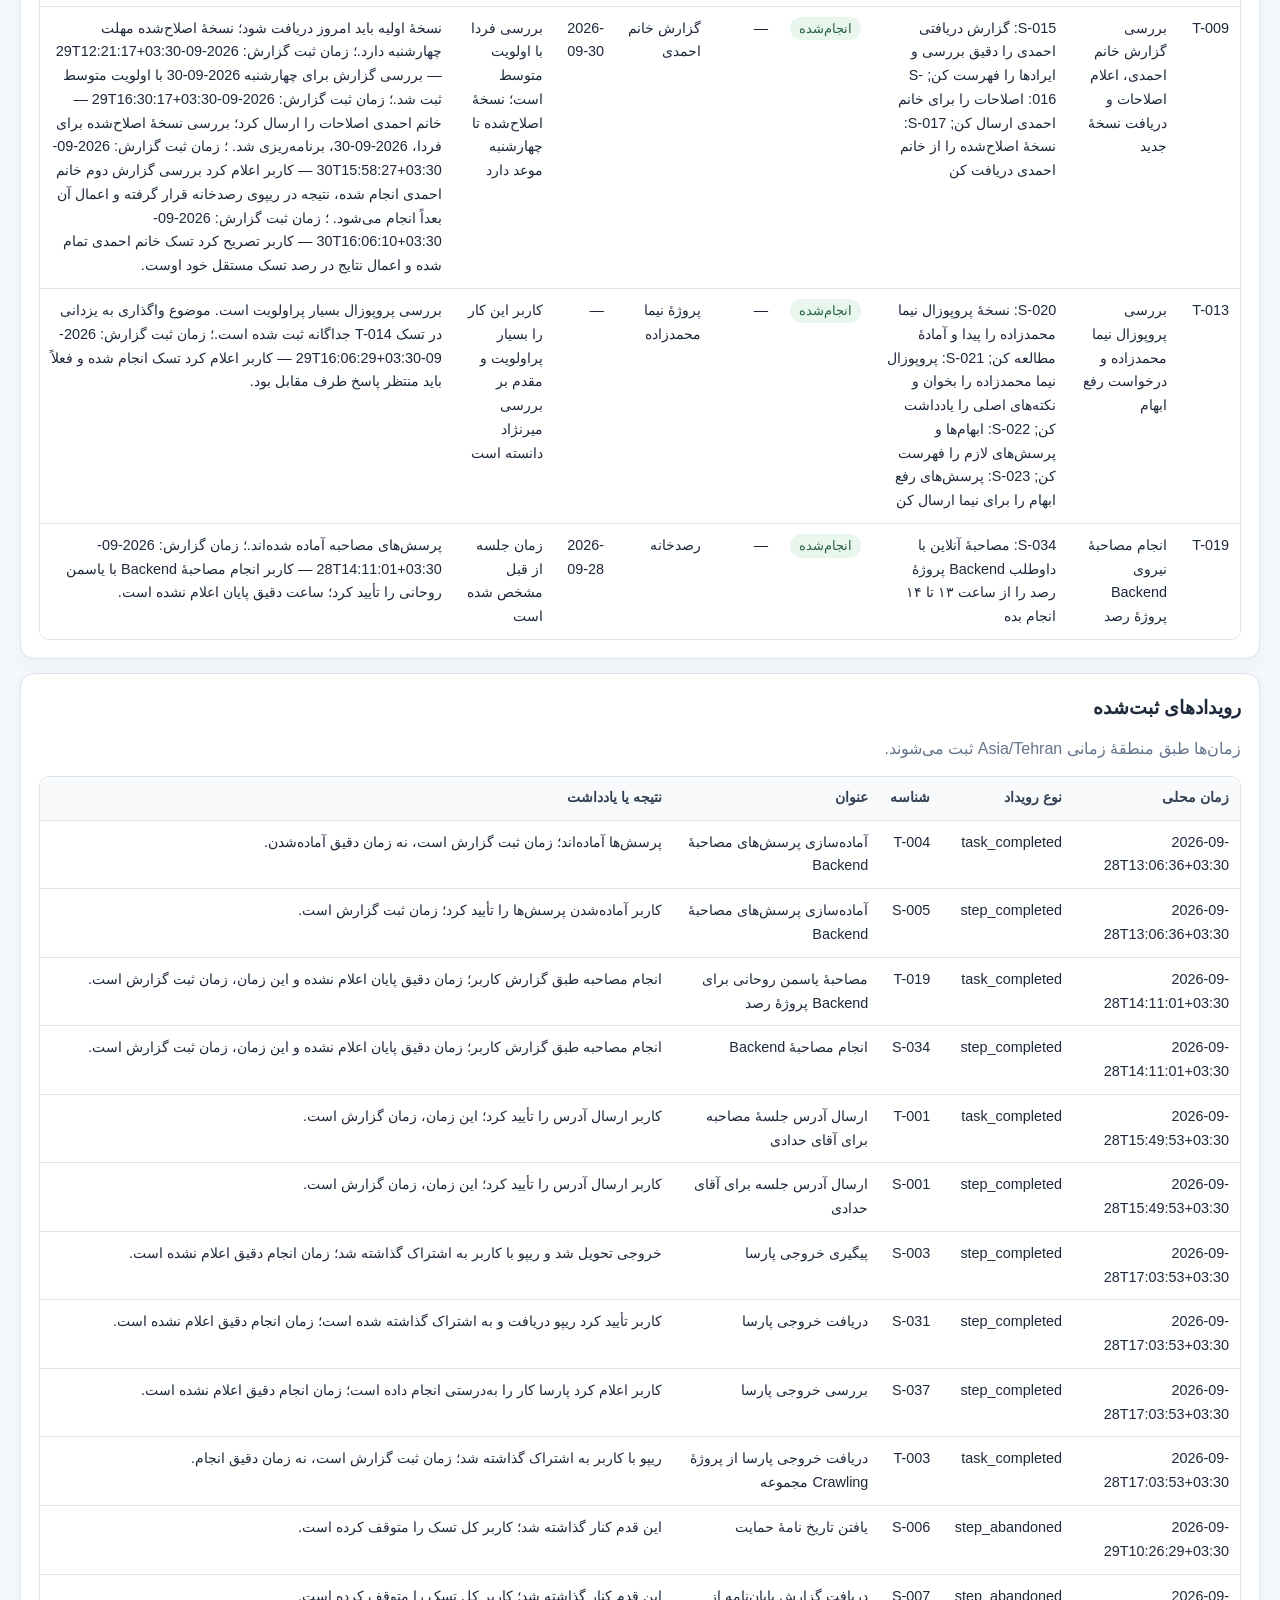
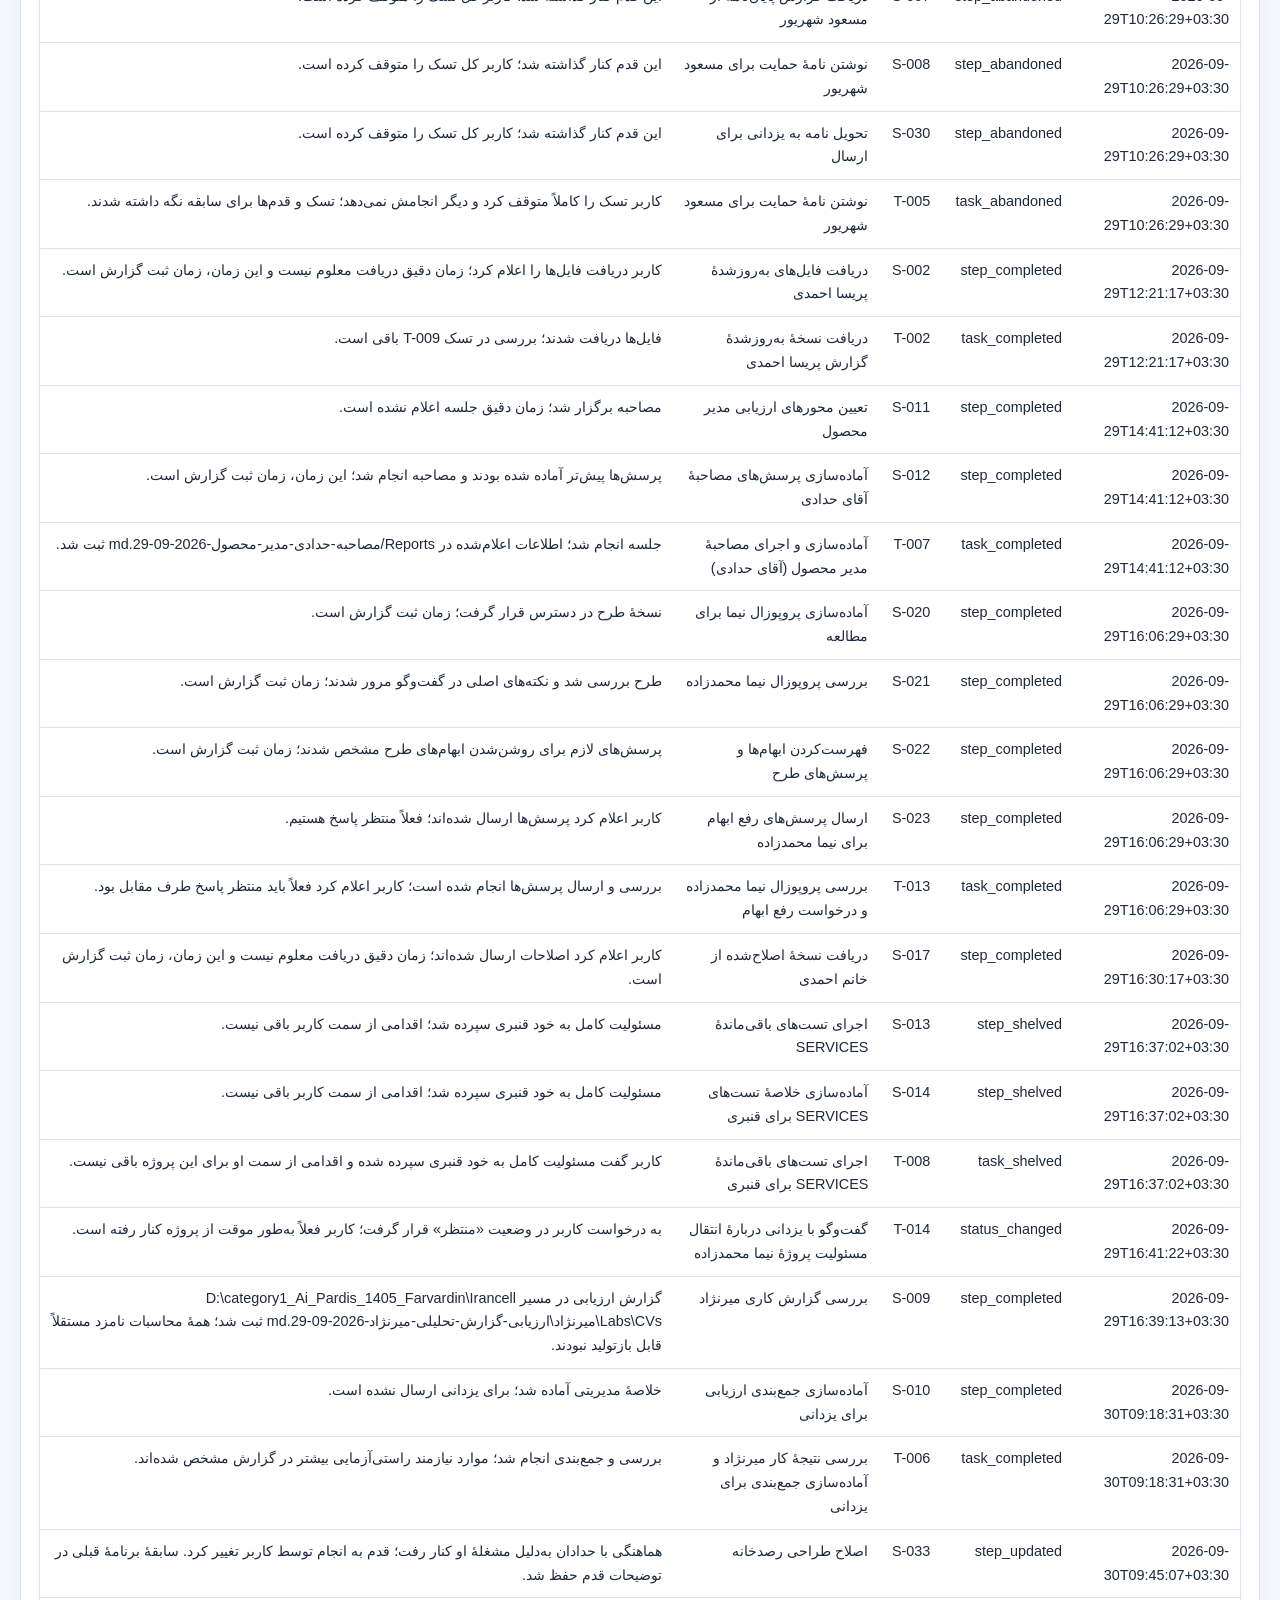
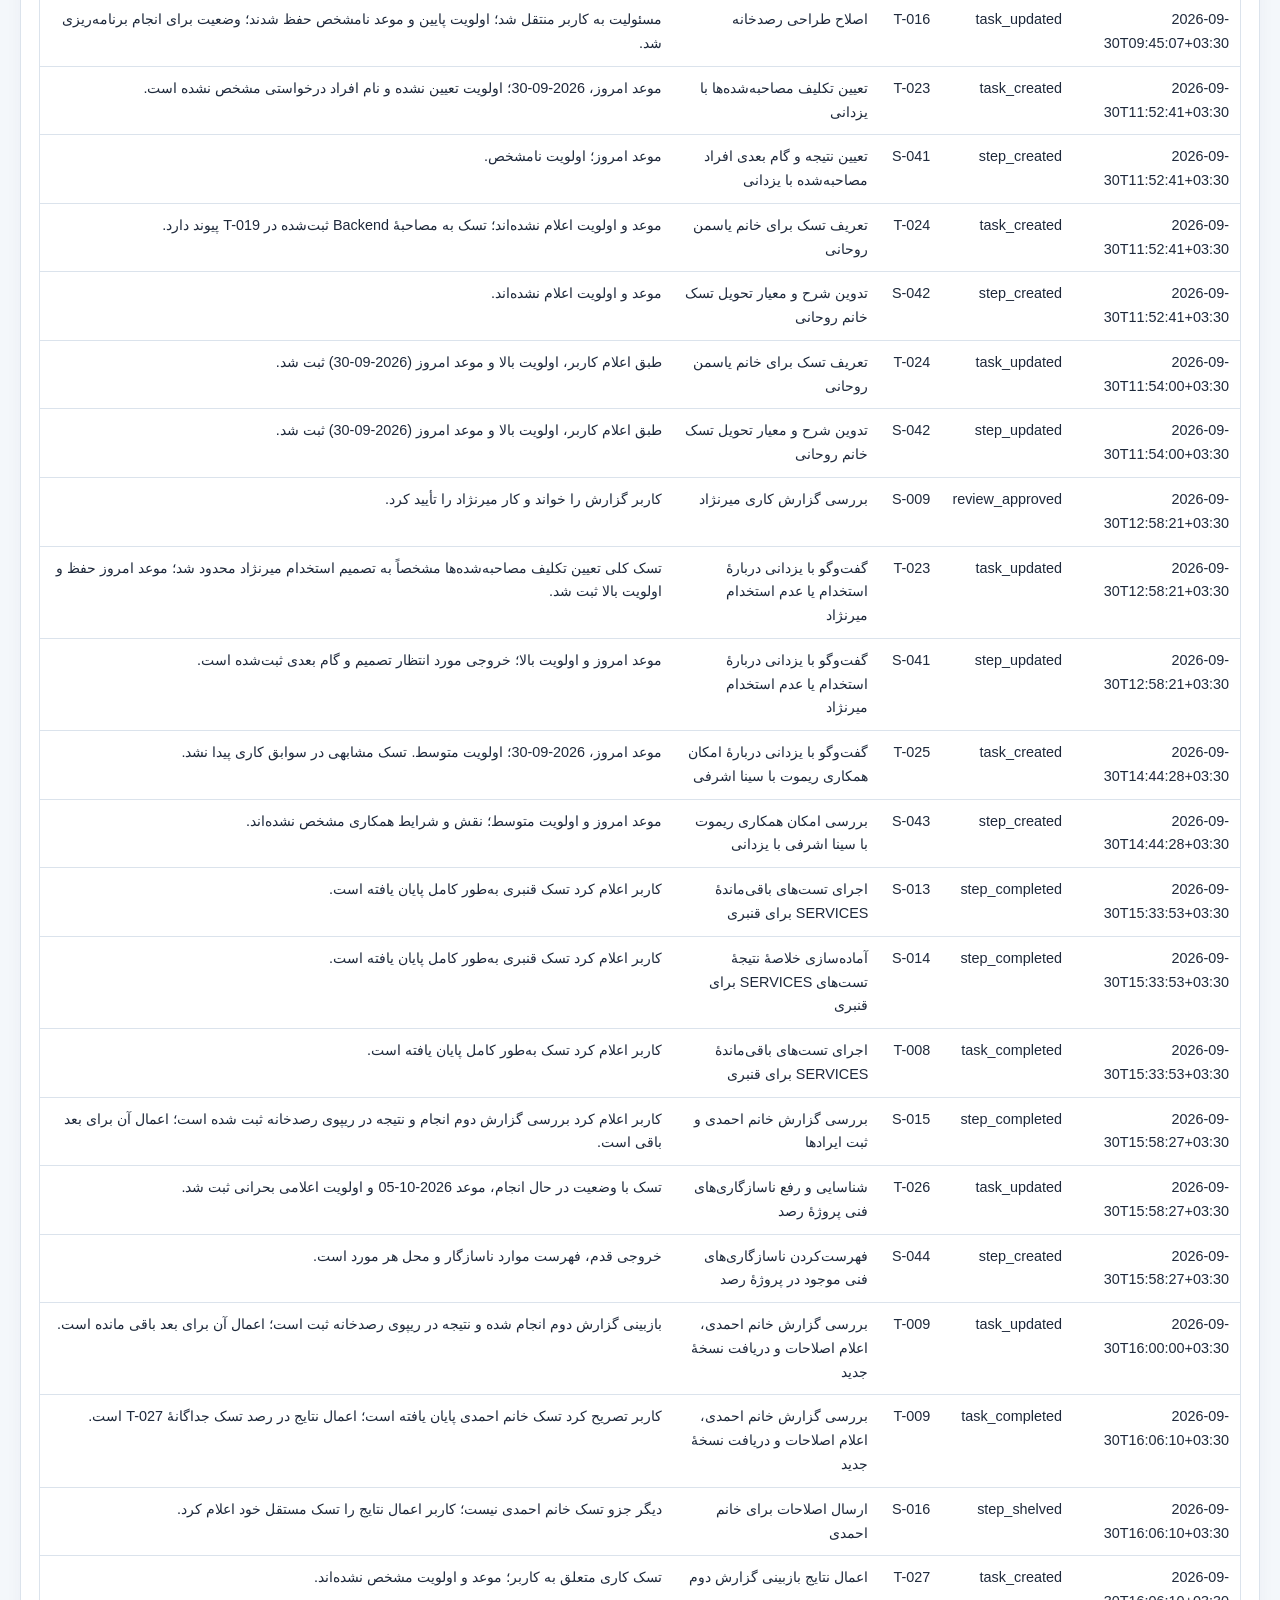
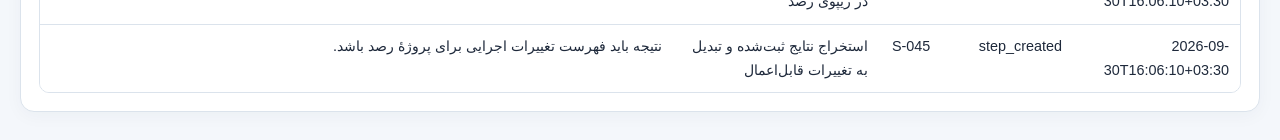
==== commit e1456b67: "Support project-specific task files" ====
--- a/app/completed.html
+++ b/app/completed.html
@@ -1,11 +1,11 @@
 <!doctype html>
 <html lang="fa" dir="rtl"><head><meta charset="utf-8"><meta name="viewport" content="width=device-width,initial-scale=1"><title>انجام‌شده‌ها و تاریخچه | همراه مدیریت کارها</title><link rel="stylesheet" href="shared.css"></head>
 <body><main>
-<header class="top"><div><h1>انجام‌شده‌ها و تاریخچه</h1><p class="subtitle">تسک‌های بسته‌شده از فایل جاری جدا و در پوشهٔ بایگانی همان محیط نگه‌داری می‌شوند؛ رویدادها در تاریخچه باقی می‌مانند.</p></div><p id="source" class="source">در حال خواندن Markdown…</p></header>
+<header class="top"><div><h1>انجام‌شده‌ها و تاریخچه</h1><p class="subtitle">تسک‌های بسته‌شده از فایل جاری جدا و در بایگانی همان محیط یا پروژه نگه‌داری می‌شوند؛ رویدادها در تاریخچهٔ محیط باقی می‌مانند.</p></div><p id="source" class="source">در حال خواندن Markdown…</p></header>
 <section class="panel"><div class="filters"><label>جست‌وجو<input id="search" type="search" placeholder="شناسه، عنوان یا نتیجه"></label><label>نمایش<select id="mode"><option value="done">انجام‌شده‌ها</option><option value="cancelled">کنارگذاشته‌شده‌ها</option><option value="all">هر دو فهرست</option></select></label><button id="reload" type="button">به‌روزرسانی</button></div><div id="stats" class="stats" aria-live="polite"></div></section>
 <div id="error" class="error" hidden></div><section class="panel"><h2>تسک‌های بایگانی‌شده</h2><div id="taskEmpty" class="empty" hidden>هنوز موردی در این فهرست نیست.</div><div class="table-wrap"><table><thead><tr><th>شناسه</th><th>عنوان</th><th>قدم‌ها / زیرتسک‌ها</th><th>وضعیت</th><th>پیش‌نیاز</th><th>پروژه</th><th>موعد</th><th>دلیل</th><th>توضیحات و گزارش اقدام‌ها</th></tr></thead><tbody id="taskRows"></tbody></table></div></section>
 <section class="panel"><h2>رویدادهای ثبت‌شده</h2><p class="subtitle">زمان‌ها طبق منطقهٔ زمانی Asia/Tehran ثبت می‌شوند.</p><div id="logEmpty" class="empty" hidden>هنوز رویدادی در تاریخچه ثبت نشده است.</div><div class="table-wrap"><table><thead><tr><th>زمان محلی</th><th>نوع رویداد</th><th>شناسه</th><th>عنوان</th><th>نتیجه یا یادداشت</th></tr></thead><tbody id="logRows"></tbody></table></div></section>
 </main><script src="shared.js"></script><script>
-(()=>{const A=window.TaskApp,taskCols=["شناسه","عنوان","قدم‌ها / زیرتسک‌ها","اولویت","موعد","وضعیت","پروژه","خلاصهٔ قدم بعدی","دلیل اولویت","توضیحات"],logCols=["زمان محلی","نوع رویداد","شناسه","عنوان","نتیجه یا یادداشت"],byId=id=>document.getElementById(id);let tasks=[],events=[];A.nav("completed");function render(){const q=A.normalize(byId("search").value),mode=byId("mode").value;const selected=tasks.filter(t=>{const status=t["وضعیت"],ok=mode==="done"?status==="انجام‌شده":mode==="cancelled"?status==="کنارگذاشته‌شده":["انجام‌شده","کنارگذاشته‌شده"].includes(status);return ok&&(!q||A.normalize(taskCols.map(k=>t[k]).join(" ")).includes(q));});const body=byId("taskRows");body.replaceChildren();for(const t of selected){const tr=document.createElement("tr");A.cell(tr,t["شناسه"]);A.cell(tr,t["عنوان"]);A.cell(tr,t["قدم‌ها / زیرتسک‌ها"]);tr.insertCell().append(A.badge(t["وضعیت"],"status"));A.cell(tr,t["وابسته به"]);A.cell(tr,t["پروژه"]);A.cell(tr,t["موعد"]);A.cell(tr,t["دلیل اولویت"]);A.cell(tr,t["توضیحات"]);body.append(tr);}byId("taskEmpty").hidden=selected.length>0;const logBody=byId("logRows");logBody.replaceChildren();const matching=events.filter(e=>!q||A.normalize(logCols.map(k=>e[k]).join(" ")).includes(q));for(const e of matching){const tr=document.createElement("tr");for(const k of logCols)A.cell(tr,e[k]);logBody.append(tr);}byId("logEmpty").hidden=matching.length>0;byId("stats").textContent="انجام‌شده: "+tasks.filter(t=>t["وضعیت"]==="انجام‌شده").length+" · کنارگذاشته‌شده: "+tasks.filter(t=>t["وضعیت"]==="کنارگذاشته‌شده").length+" · رویدادهای تاریخچه: "+events.length;}async function load(){byId("error").hidden=true;try{[tasks,events]=await Promise.all([A.readData("ARCHIVE/completed-tasks.md").then(x=>A.parseTable(x,taskCols)),A.readData("HISTORY.md").then(x=>A.parseTable(x,logCols))]);byId("source").textContent="محیط "+A.environments[A.environment()]+" · منابع: ARCHIVE/completed-tasks.md و HISTORY.md";render();}catch(e){A.showError(e);}}byId("mode").addEventListener("change",render);byId("search").addEventListener("input",render);byId("reload").addEventListener("click",load);load();})();
+(()=>{const A=window.TaskApp,taskCols=["شناسه","عنوان","قدم‌ها / زیرتسک‌ها","اولویت","موعد","وضعیت","پروژه","خلاصهٔ قدم بعدی","دلیل اولویت","توضیحات"],logCols=["زمان محلی","نوع رویداد","شناسه","عنوان","نتیجه یا یادداشت"],byId=id=>document.getElementById(id);let tasks=[],events=[];A.nav("completed");function render(){const q=A.normalize(byId("search").value),mode=byId("mode").value;const selected=tasks.filter(t=>{const status=t["وضعیت"],ok=mode==="done"?status==="انجام‌شده":mode==="cancelled"?status==="کنارگذاشته‌شده":["انجام‌شده","کنارگذاشته‌شده"].includes(status);return ok&&(!q||A.normalize(taskCols.map(k=>t[k]).join(" ")).includes(q));});const body=byId("taskRows");body.replaceChildren();for(const t of selected){const tr=document.createElement("tr");A.cell(tr,t["شناسه"]);A.cell(tr,t["عنوان"]);A.cell(tr,t["قدم‌ها / زیرتسک‌ها"]);tr.insertCell().append(A.badge(t["وضعیت"],"status"));A.cell(tr,t["وابسته به"]);A.cell(tr,t["پروژه"]);A.cell(tr,t["موعد"]);A.cell(tr,t["دلیل اولویت"]);A.cell(tr,t["توضیحات"]);body.append(tr);}byId("taskEmpty").hidden=selected.length>0;const logBody=byId("logRows");logBody.replaceChildren();const matching=events.filter(e=>!q||A.normalize(logCols.map(k=>e[k]).join(" ")).includes(q));for(const e of matching){const tr=document.createElement("tr");for(const k of logCols)A.cell(tr,e[k]);logBody.append(tr);}byId("logEmpty").hidden=matching.length>0;byId("stats").textContent="انجام‌شده: "+tasks.filter(t=>t["وضعیت"]==="انجام‌شده").length+" · کنارگذاشته‌شده: "+tasks.filter(t=>t["وضعیت"]==="کنارگذاشته‌شده").length+" · رویدادهای تاریخچه: "+events.length;}async function load(){byId("error").hidden=true;try{[tasks,events]=await Promise.all([A.readTaskCollection("completedTasks"),A.readData("HISTORY.md").then(x=>A.parseTable(x,logCols))]);byId("source").textContent="محیط "+A.environments[A.environment()]+" · منابع: بایگانی‌های محیط و پروژه و HISTORY.md";render();}catch(e){A.showError(e);}}byId("mode").addEventListener("change",render);byId("search").addEventListener("input",render);byId("reload").addEventListener("click",load);load();})();
 </script></body></html>
 
--- a/app/shared.css
+++ b/app/shared.css
@@ -7,3 +7,7 @@
 .matrix-heading,.matrix-quadrant-head{display:flex;align-items:flex-start;justify-content:space-between;gap:12px}.matrix-heading{margin-bottom:14px}.matrix-heading h2{margin-bottom:3px}.matrix-heading .kicker{max-width:700px}.matrix-grid{display:grid;grid-template-columns:repeat(2,minmax(0,1fr));gap:12px}.matrix-quadrant,.matrix-waiting,.matrix-undecided{min-width:0;border:1px solid var(--line);border-radius:12px;padding:13px;background:#fff}.matrix-quadrant{border-top-width:4px}.matrix-quadrant[data-quadrant=do]{border-top-color:#be4141}.matrix-quadrant[data-quadrant=delegate]{border-top-color:#d59b32}.matrix-quadrant[data-quadrant=schedule]{border-top-color:#4e86b3}.matrix-quadrant[data-quadrant=review]{border-top-color:#91a1b2}.matrix-quadrant h3,.matrix-waiting h3,.matrix-undecided h3{font-size:1rem;margin:0 0 10px}.matrix-quadrant h3 small{display:block;font-size:.76rem;font-weight:400;color:var(--muted)}.matrix-list{list-style:none;padding:0;margin:0;display:grid;gap:8px;max-height:330px;overflow:auto}.matrix-list li{border:1px solid var(--line);border-radius:9px;padding:8px 10px;background:#fbfdff;overflow-wrap:anywhere}.matrix-list a{display:block;color:var(--ink);font-weight:600;text-decoration:none}.matrix-list a:hover{text-decoration:underline;color:var(--brand)}.matrix-task-meta,.matrix-task-next{display:block;color:var(--muted);font-size:.78rem;margin-top:3px}.matrix-task-next{color:#475569}.matrix-list .matrix-list-empty{border-style:dashed;color:var(--muted);background:transparent}.matrix-waiting,.matrix-undecided{margin-top:12px;background:#f8fafc}.matrix-waiting .matrix-list,.matrix-undecided .matrix-list{grid-template-columns:repeat(2,minmax(0,1fr));max-height:none}.table-wrap tr:target{background:#fff4d7}@media(max-width:760px){.matrix-grid,.matrix-waiting .matrix-list,.matrix-undecided .matrix-list{grid-template-columns:1fr}.matrix-heading{flex-direction:column}.matrix-list{max-height:none}}
 
 .dependencies{font-size:.85rem;line-height:1.8;margin:.4rem 0;overflow-wrap:anywhere}.dependencies bdi{font-family:Consolas,monospace}.badge[data-state="blocked"]{background:#fff0d2;color:#794400}.badge[data-state="ready"]{background:#dcf4e5;color:#175c35}
+.badge[data-kind="action"][data-state="direct"]{background:#dcf4e5;color:#175c35}.badge[data-kind="action"][data-state="followup"]{background:#fff0d2;color:#794400}.badge[data-kind="action"][data-state="unclear"]{background:#e9edf2;color:#465466}.action-details{display:grid;gap:6px;min-width:220px;font-size:.82rem;line-height:1.6}.action-details>div{overflow-wrap:anywhere;color:var(--muted)}.action-details .badge{margin-inline-end:4px}.action-details bdi{font-family:Consolas,monospace}.task-group-row th{padding:10px 12px;text-align:right;background:#e8f1fa;color:#244762;border-block:1px solid var(--line)}.matrix-undecided{margin-top:12px;background:#f8fafc}
+/* Mission files are rendered as text, never as executable markup. */
+.mission-document { white-space: pre-wrap; overflow-wrap: anywhere; font: inherit; line-height: 1.9; text-align: start; }
+#jobs button { margin-inline-end: .5rem; margin-block-start: .5rem; }
